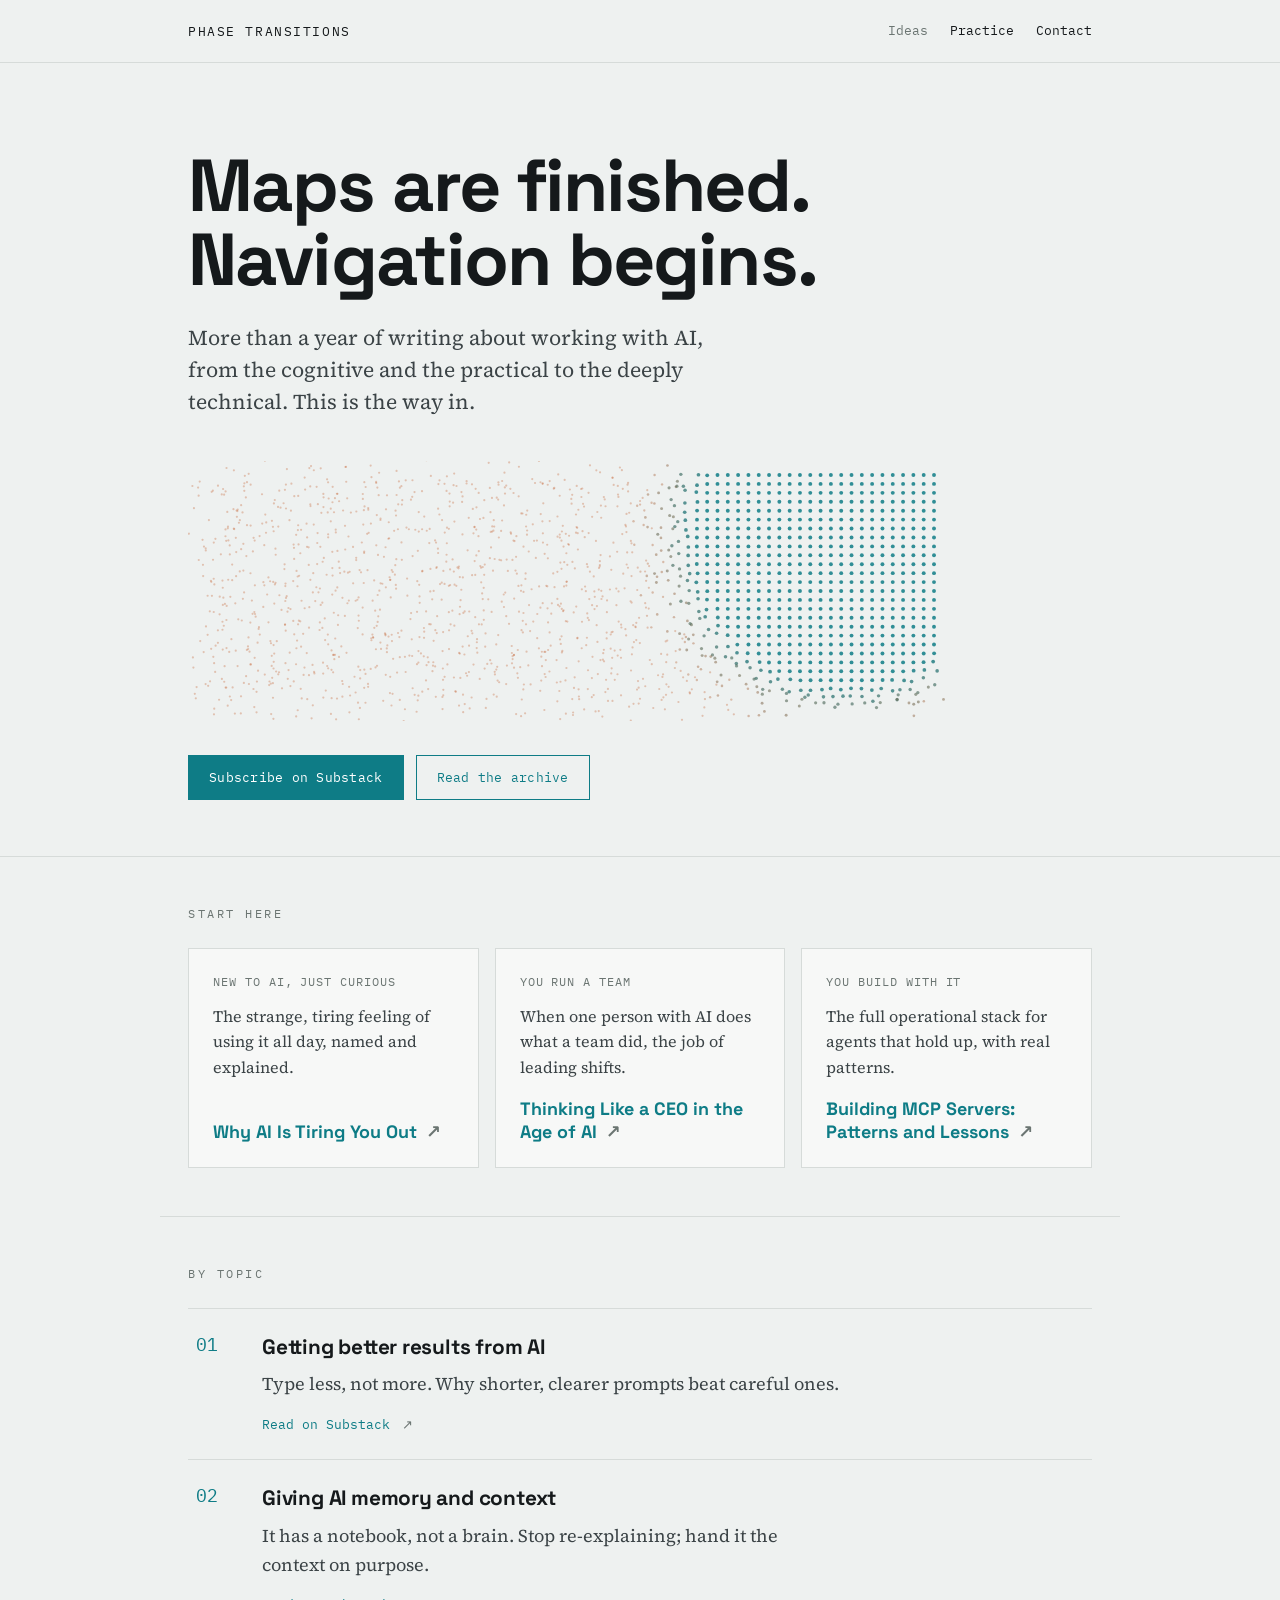
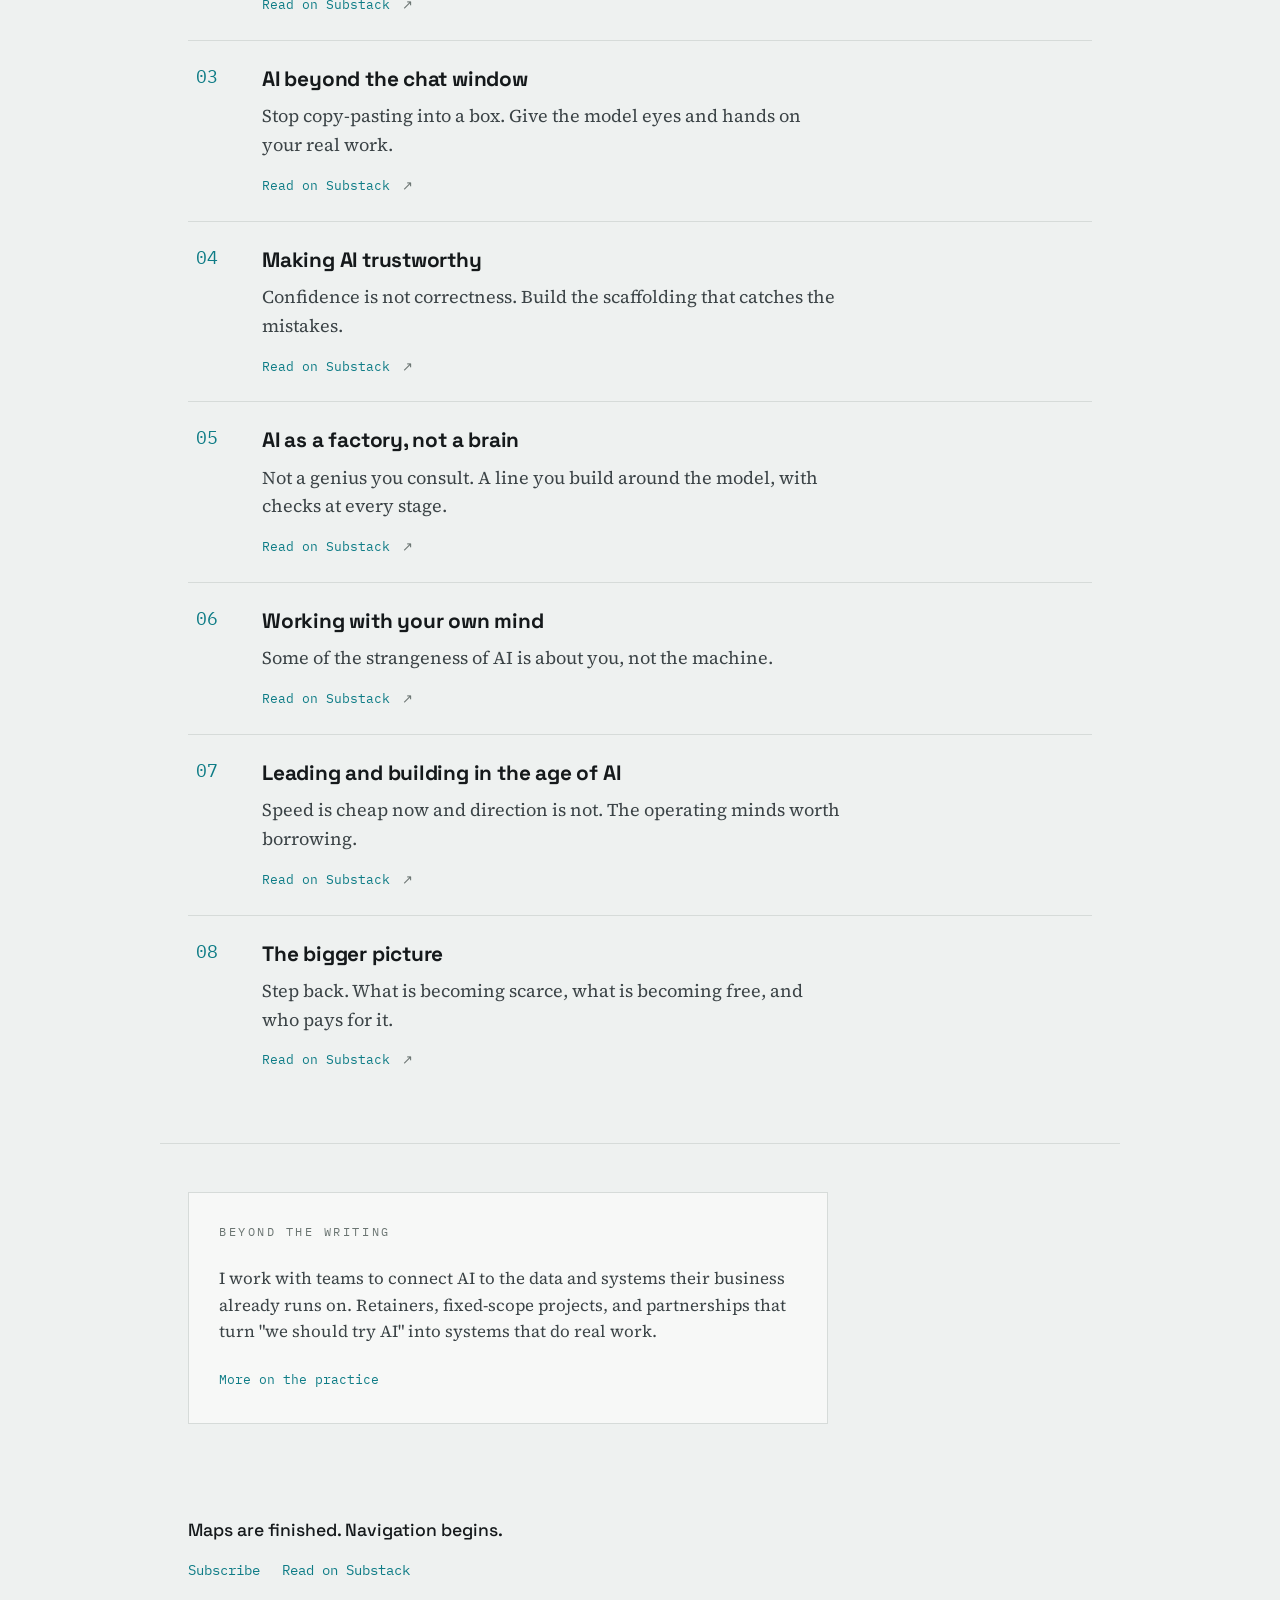
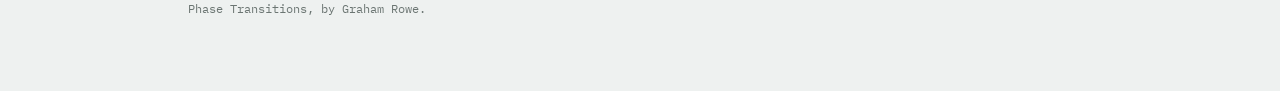
==== docs/index.html @ a9b7e8d0 "Cut the ideas page down to what earns its place The page sliced the same ~10 posts four ways, which " ====
<!doctype html>
<html lang="en">
<head>
  <meta charset="utf-8" />
  <meta name="viewport" content="width=device-width, initial-scale=1" />
  <title>Phase Transitions · ideas</title>
  <meta name="description" content="Maps are finished. Navigation begins. More than a year of writing about working with AI, from the cognitive and the practical to the deeply technical. A way into the Phase Transitions Substack." />
  <link rel="icon" href="./favicon.svg" type="image/svg+xml" />
  <link rel="preload" href="./fonts/space-grotesk-700.woff2" as="font" type="font/woff2" crossorigin />
  <link rel="stylesheet" href="./styles.css" />
</head>
<body>
  <header class="nav">
    <div class="wrap">
      <a class="brand" href="https://phasetransitions.ai">Phase Transitions</a>
      <nav class="nav-links">
        <a class="active" aria-current="page" href="https://ideas.phasetransitions.ai">Ideas</a>
        <a href="https://phasetransitions.ai">Practice</a>
        <a href="https://phasetransitions.ai#contact">Contact</a>
      </nav>
    </div>
  </header>
  <header id="hero" class="hero">
    <div class="wrap">
      <h1 class="tagline">Maps are finished.<br />Navigation begins.</h1>
      <p class="lede">More than a year of writing about working with AI, from the cognitive and the practical to the deeply technical. This is the way in.</p>
      <figure class="signature">
        <canvas id="phase" role="img" aria-label="A lattice of points melting into disorder and crystallising back to order: a phase transition."></canvas>
        <noscript><img src="./dotfield.svg" alt="A field of points resolving from scattered to ordered: a phase transition." /></noscript>
      </figure>
      <div class="cta-row">
        <a id="subscribe" class="cta out" href="https://phasetransitionsai.substack.com/subscribe">Subscribe on Substack</a>
        <a class="cta ghost out" href="https://phasetransitionsai.substack.com">Read the archive</a>
      </div>
    </div>
  </header>

  <main>
    <section id="start-here" class="start wrap">
      <p class="label">Start here</p>
      <div class="cards">
        <a class="card out" href="https://phasetransitionsai.substack.com/p/why-ai-is-tiring-you-out">
          <span class="card-who">New to AI, just curious</span>
          <span class="card-gloss">The strange, tiring feeling of using it all day, named and explained.</span>
          <span class="card-piece">Why AI Is Tiring You Out <span class="go">&#8599;&#xFE0E;</span></span>
        </a>
        <a class="card out" href="https://phasetransitionsai.substack.com/p/thinking-like-a-ceo-in-the-age-of">
          <span class="card-who">You run a team</span>
          <span class="card-gloss">When one person with AI does what a team did, the job of leading shifts.</span>
          <span class="card-piece">Thinking Like a CEO in the Age of AI <span class="go">&#8599;&#xFE0E;</span></span>
        </a>
        <a class="card out" href="https://phasetransitionsai.substack.com/p/building-mcp-servers-patterns-and">
          <span class="card-who">You build with it</span>
          <span class="card-gloss">The full operational stack for agents that hold up, with real patterns.</span>
          <span class="card-piece">Building MCP Servers: Patterns and Lessons <span class="go">&#8599;&#xFE0E;</span></span>
        </a>
      </div>
    </section>

    <section id="topics" class="topics wrap">
      <p class="label">By topic</p>
      <ol class="topic-list">
        <li><a class="topic out" href="https://phasetransitionsai.substack.com/p/shorter-prompts-for-better-results"><span class="num">01</span><div class="topic-body"><h3>Getting better results from AI</h3><p>Type less, not more. Why shorter, clearer prompts beat careful ones.</p><span class="topic-go">Read on Substack <span class="go">&#8599;&#xFE0E;</span></span></div></a></li>
        <li><a class="topic out" href="https://phasetransitionsai.substack.com/p/your-ai-has-a-notebook-it-needs-a"><span class="num">02</span><div class="topic-body"><h3>Giving AI memory and context</h3><p>It has a notebook, not a brain. Stop re-explaining; hand it the context on purpose.</p><span class="topic-go">Read on Substack <span class="go">&#8599;&#xFE0E;</span></span></div></a></li>
        <li><a class="topic out" href="https://phasetransitionsai.substack.com/p/giving-ai-eyes-and-hands"><span class="num">03</span><div class="topic-body"><h3>AI beyond the chat window</h3><p>Stop copy-pasting into a box. Give the model eyes and hands on your real work.</p><span class="topic-go">Read on Substack <span class="go">&#8599;&#xFE0E;</span></span></div></a></li>
        <li><a class="topic out" href="https://phasetransitionsai.substack.com/p/holding-ai-accountable"><span class="num">04</span><div class="topic-body"><h3>Making AI trustworthy</h3><p>Confidence is not correctness. Build the scaffolding that catches the mistakes.</p><span class="topic-go">Read on Substack <span class="go">&#8599;&#xFE0E;</span></span></div></a></li>
        <li><a class="topic out" href="https://phasetransitionsai.substack.com/p/ai-as-a-factory-not-a-brain"><span class="num">05</span><div class="topic-body"><h3>AI as a factory, not a brain</h3><p>Not a genius you consult. A line you build around the model, with checks at every stage.</p><span class="topic-go">Read on Substack <span class="go">&#8599;&#xFE0E;</span></span></div></a></li>
        <li><a class="topic out" href="https://phasetransitionsai.substack.com/p/your-mind-has-parts-alignment-is"><span class="num">06</span><div class="topic-body"><h3>Working with your own mind</h3><p>Some of the strangeness of AI is about you, not the machine.</p><span class="topic-go">Read on Substack <span class="go">&#8599;&#xFE0E;</span></span></div></a></li>
        <li><a class="topic out" href="https://phasetransitionsai.substack.com/p/thinking-like-a-ceo-in-the-age-of"><span class="num">07</span><div class="topic-body"><h3>Leading and building in the age of AI</h3><p>Speed is cheap now and direction is not. The operating minds worth borrowing.</p><span class="topic-go">Read on Substack <span class="go">&#8599;&#xFE0E;</span></span></div></a></li>
        <li><a class="topic out" href="https://phasetransitionsai.substack.com/p/the-enclosure-of-the-commons"><span class="num">08</span><div class="topic-body"><h3>The bigger picture</h3><p>Step back. What is becoming scarce, what is becoming free, and who pays for it.</p><span class="topic-go">Read on Substack <span class="go">&#8599;&#xFE0E;</span></span></div></a></li>
      </ol>
    </section>

    <section id="practice" class="practice wrap">
      <div class="practice-panel">
        <p class="label">Beyond the writing</p>
        <p class="practice-body">I work with teams to connect AI to the data and systems their business already runs on. Retainers, fixed-scope projects, and partnerships that turn "we should try AI" into systems that do real work.</p>
        <a class="out practice-link" href="https://phasetransitions.ai">More on the practice</a>
      </div>
    </section>
  </main>

  <footer class="wrap">
    <p class="foot-tag">Maps are finished. Navigation begins.</p>
    <p class="foot-links">
      <a class="out" href="https://phasetransitionsai.substack.com/subscribe">Subscribe</a>
      <a class="out" href="https://phasetransitionsai.substack.com">Read on Substack</a>
    </p>
    <p class="foot-meta">Phase Transitions, by Graham Rowe.</p>
  </footer>
  <script src="./phase.js" defer></script>
</body>
</html>
---- docs/styles.css ----
/* ideas.phasetransitions.ai — quiet scientific / emergence.
   Order from noise. Light lab paper, one cool accent, three type registers:
   Space Grotesk (headings), IBM Plex Mono (labels/coordinates), Source Serif 4 (prose). */

@font-face { font-family: "Space Grotesk"; src: url("./fonts/space-grotesk-500.woff2") format("woff2"); font-weight: 500; font-display: swap; }
@font-face { font-family: "Space Grotesk"; src: url("./fonts/space-grotesk-700.woff2") format("woff2"); font-weight: 700; font-display: swap; }
@font-face { font-family: "IBM Plex Mono"; src: url("./fonts/ibm-plex-mono-400.woff2") format("woff2"); font-weight: 400; font-display: swap; }
@font-face { font-family: "Source Serif 4"; src: url("./fonts/source-serif-4-400.woff2") format("woff2"); font-weight: 400; font-style: normal; font-display: swap; }
@font-face { font-family: "Source Serif 4"; src: url("./fonts/source-serif-4-400-italic.woff2") format("woff2"); font-weight: 400; font-style: italic; font-display: swap; }
@font-face { font-family: "Source Serif 4"; src: url("./fonts/source-serif-4-600.woff2") format("woff2"); font-weight: 600; font-style: normal; font-display: swap; }

:root {
  --paper: #eef1f0;
  --card: #f7f8f7;
  --ink: #15191b;
  --ink-soft: #3b4346;
  --phase: #0e7c86;
  --phase-deep: #0a5c64;
  --hover: #e7ebea;
  --muted: #6b7572;
  --rule: #d6dbd9;
  --grotesk: "Space Grotesk", system-ui, sans-serif;
  --mono: "IBM Plex Mono", ui-monospace, Menlo, monospace;
  --serif: "Source Serif 4", Georgia, serif;
}

* { box-sizing: border-box; }
html { -webkit-text-size-adjust: 100%; scroll-behavior: smooth; }
body {
  margin: 0;
  background: var(--paper);
  color: var(--ink);
  font-family: var(--serif);
  font-size: 18px;
  line-height: 1.6;
  -webkit-font-smoothing: antialiased;
}

.wrap { max-width: 960px; margin: 0 auto; padding: 0 28px; }

/* shared header nav */
.nav { border-bottom: 1px solid var(--rule); }
.nav .wrap { display: flex; align-items: center; justify-content: space-between; padding-top: 20px; padding-bottom: 20px; gap: 16px; flex-wrap: wrap; }
.brand { font-family: var(--mono); font-size: 0.82rem; letter-spacing: 0.12em; text-transform: uppercase; color: var(--ink); transition: color 0.15s; }
.brand:hover { color: var(--phase-deep); }
.nav-links { display: flex; gap: 22px; }
.nav-links a { font-family: var(--mono); font-size: 0.82rem; color: var(--ink); border-bottom: 1px solid transparent; transition: border-color 0.15s, color 0.15s; }
.nav-links a:hover { color: var(--phase-deep); border-color: var(--phase); }
.nav-links a.active { color: var(--muted); }
.nav-links a.active:hover { color: var(--muted); border-color: transparent; }

/* labels / eyebrows */
.label {
  font-family: var(--mono);
  font-size: 0.72rem;
  letter-spacing: 0.22em;
  text-transform: uppercase;
  color: var(--muted);
  margin: 0 0 18px;
}
.num { font-family: var(--mono); color: var(--phase); }

a { color: var(--phase); text-decoration: none; }
:focus-visible { outline: 2px solid var(--phase); outline-offset: 3px; }

/* One selection model: every selectable item is a whole-block link that highlights on hover. */
a.card, a.topic { color: var(--ink); transition: background 0.15s, border-color 0.15s; }
a.topic:hover { background: var(--hover); }
a.card:hover { background: var(--hover); border-color: var(--muted); }
.go { color: var(--muted); transition: color 0.15s; padding-left: 4px; }
a.card:hover .go, a.topic:hover .go { color: var(--phase-deep); }

/* Inline / standalone text links (reading, not selecting). */
.practice-link, .foot-links a { border-bottom: 1px solid transparent; transition: border-color 0.15s, color 0.15s; }
.practice-link:hover, .foot-links a:hover { border-color: var(--phase); color: var(--phase-deep); }

/* ---- hero ---- */
.hero { padding: 86px 0 56px; border-bottom: 1px solid var(--rule); }
.hero .eyebrow {
  font-family: var(--mono); font-size: 0.78rem; letter-spacing: 0.24em;
  text-transform: uppercase; color: var(--muted); margin: 0 0 26px;
}
.hero .eyebrow .dot { color: var(--phase); padding: 0 4px; }
.tagline {
  font-family: var(--grotesk); font-weight: 700;
  font-size: clamp(2.5rem, 7vw, 4.6rem); line-height: 1.0; letter-spacing: -0.025em;
  margin: 0; color: var(--ink);
}
.lede { font-size: clamp(1.1rem, 2vw, 1.32rem); line-height: 1.5; color: var(--ink-soft); max-width: 50ch; margin: 26px 0 0; }
.signature { margin: 44px 0 8px; }
.signature canvas, .signature img { display: block; width: 100%; max-width: 760px; height: auto; aspect-ratio: 760 / 260; }
/* On a phone held upright the wide band crushes the lattice; give the canvas a taller
   shape so the re-tiled 36×54 field (see phase.js) breathes. Portrait phones only;
   landscape and tablet/laptop keep the wide band. */
@media (orientation: portrait) and (max-width: 600px) {
  .signature canvas { aspect-ratio: 3 / 4; }
}
.cta-row { display: flex; flex-wrap: wrap; gap: 12px; margin-top: 34px; }
.cta {
  font-family: var(--mono); font-size: 0.82rem; letter-spacing: 0.02em;
  padding: 11px 20px; background: var(--phase); color: #fff; border: 1px solid var(--phase);
  border-bottom-color: var(--phase);
}
.cta:hover { background: var(--phase-deep); border-color: var(--phase-deep); color: #fff; }
.cta.ghost { background: transparent; color: var(--phase); }
.cta.ghost:hover { background: transparent; color: var(--phase-deep); border-color: var(--phase-deep); }

/* ---- section rhythm ---- */
/* Sections also carry .wrap (padding: 0 28px), which outranks `main section` on
   specificity. Set vertical padding with `main section.wrap` so it actually applies. */
main section { border-bottom: 1px solid var(--rule); }
main section.wrap { padding-top: 48px; padding-bottom: 48px; }
.label { margin-bottom: 24px; }

/* start here cards */
.cards { display: grid; grid-template-columns: repeat(3, 1fr); gap: 16px; }
a.card { background: var(--card); border: 1px solid var(--rule); padding: 24px; display: flex; flex-direction: column; }
.card-who { display: block; font-family: var(--mono); font-size: 0.74rem; letter-spacing: 0.08em; text-transform: uppercase; color: var(--muted); margin: 0 0 12px; }
.card-gloss { display: block; font-size: 1.0rem; color: var(--ink-soft); margin: 0 0 18px; flex: 1; }
.card-piece { display: block; font-family: var(--grotesk); font-weight: 700; font-size: 1.12rem; line-height: 1.25; color: var(--phase); }
a.card:hover .card-piece { color: var(--phase-deep); }

/* topics */
.topic-list { list-style: none; padding: 0; margin: 0; }
.topic-list li { border-top: 1px solid var(--rule); }
a.topic { display: grid; grid-template-columns: 48px 1fr; gap: 18px; padding: 22px 8px; }
.topic-body h3 { font-family: var(--grotesk); font-weight: 700; font-size: 1.3rem; letter-spacing: -0.01em; margin: 0 0 6px; }
.topic-body p { margin: 0 0 10px; color: var(--ink-soft); max-width: 58ch; }
.topic-go { font-family: var(--mono); font-size: 0.82rem; color: var(--phase); }
a.topic:hover .topic-go { color: var(--phase-deep); }

/* practice (secondary) */
#practice { border-bottom: none; }
.practice-panel { background: var(--card); border: 1px solid var(--rule); padding: 30px; max-width: 640px; }
.practice-body { font-size: 1.05rem; color: var(--ink-soft); margin: 0 0 18px; }
.practice-link { font-family: var(--mono); font-size: 0.82rem; }

/* footer */
footer.wrap { padding-top: 44px; padding-bottom: 72px; }
.foot-tag { font-family: var(--grotesk); font-weight: 500; font-size: 1.1rem; margin: 0 0 16px; }
.foot-links { display: flex; gap: 22px; margin: 0 0 16px; }
.foot-links a { font-family: var(--mono); font-size: 0.85rem; }
.foot-meta { font-family: var(--mono); font-size: 0.78rem; color: var(--muted); margin: 0; }

/* ---- responsive ---- */
@media (max-width: 720px) {
  .cards { grid-template-columns: 1fr; }
}
@media (prefers-reduced-motion: reduce) { html { scroll-behavior: auto; } }
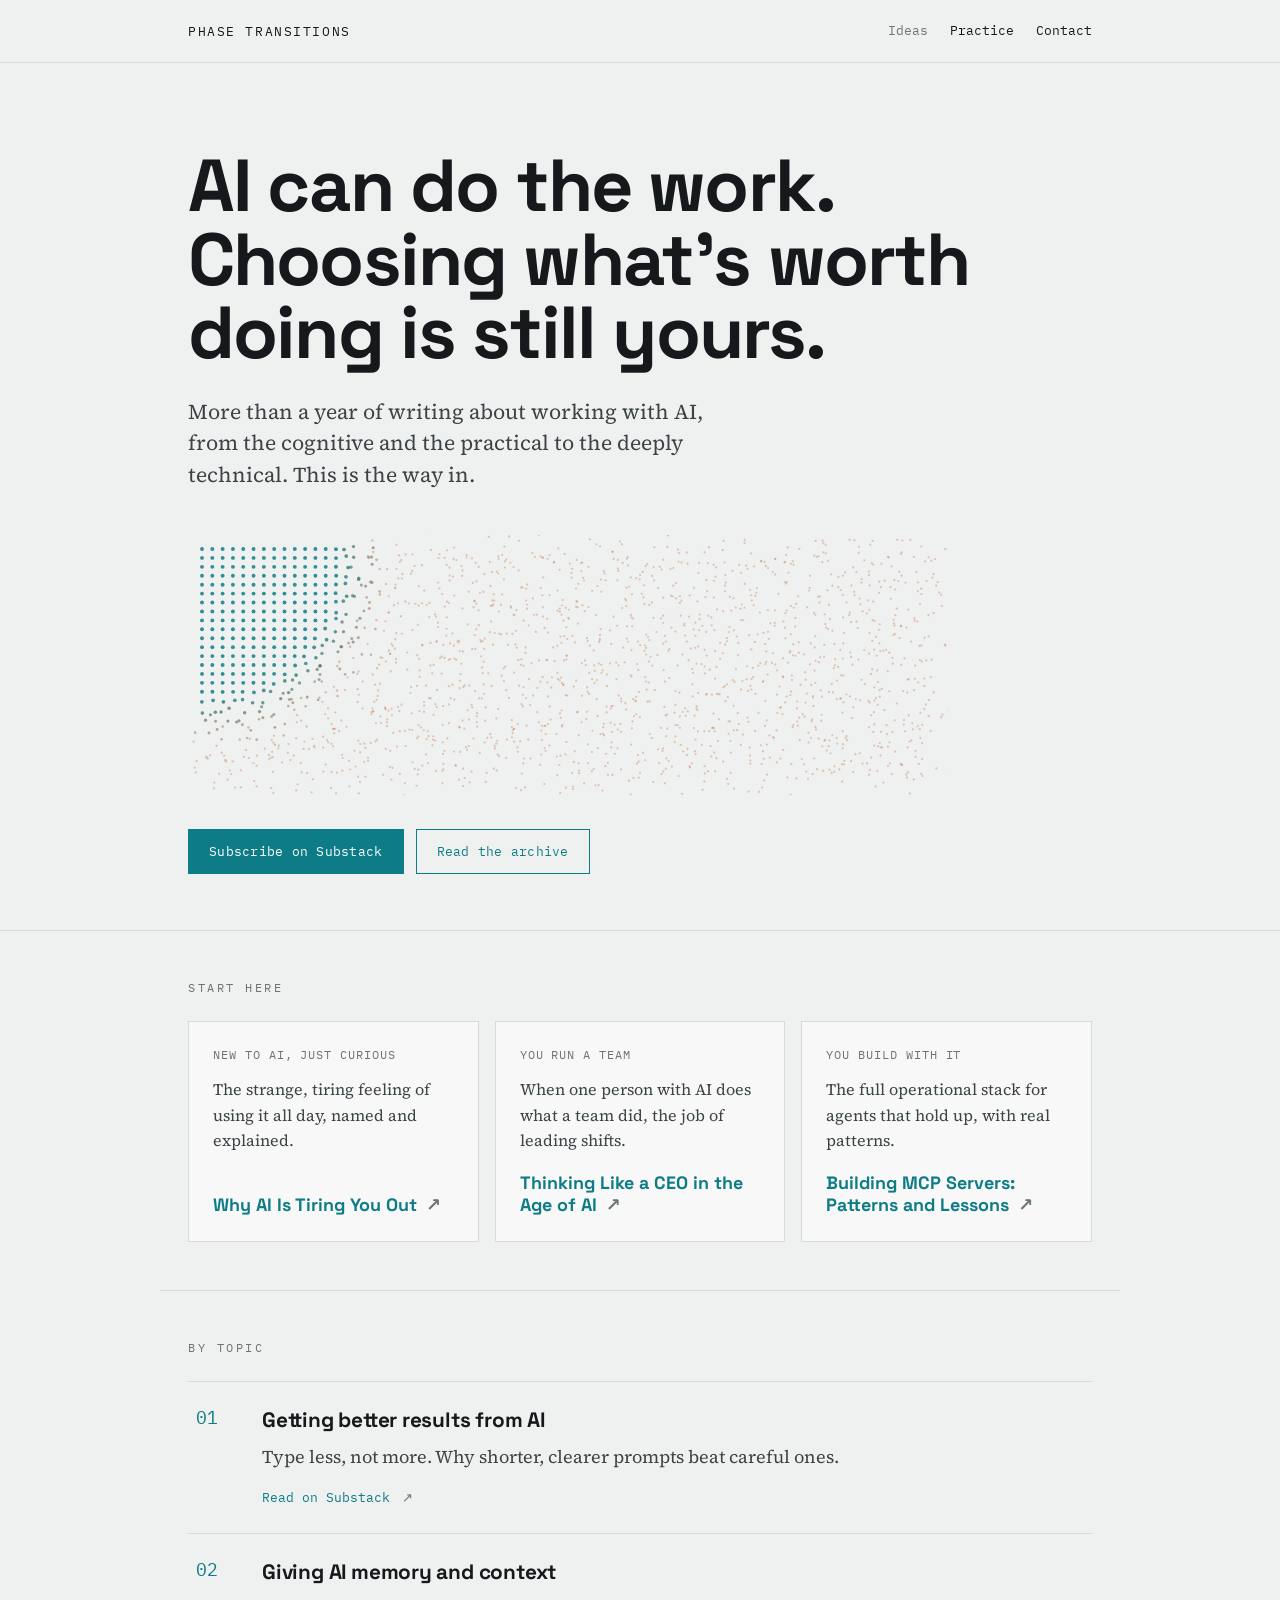
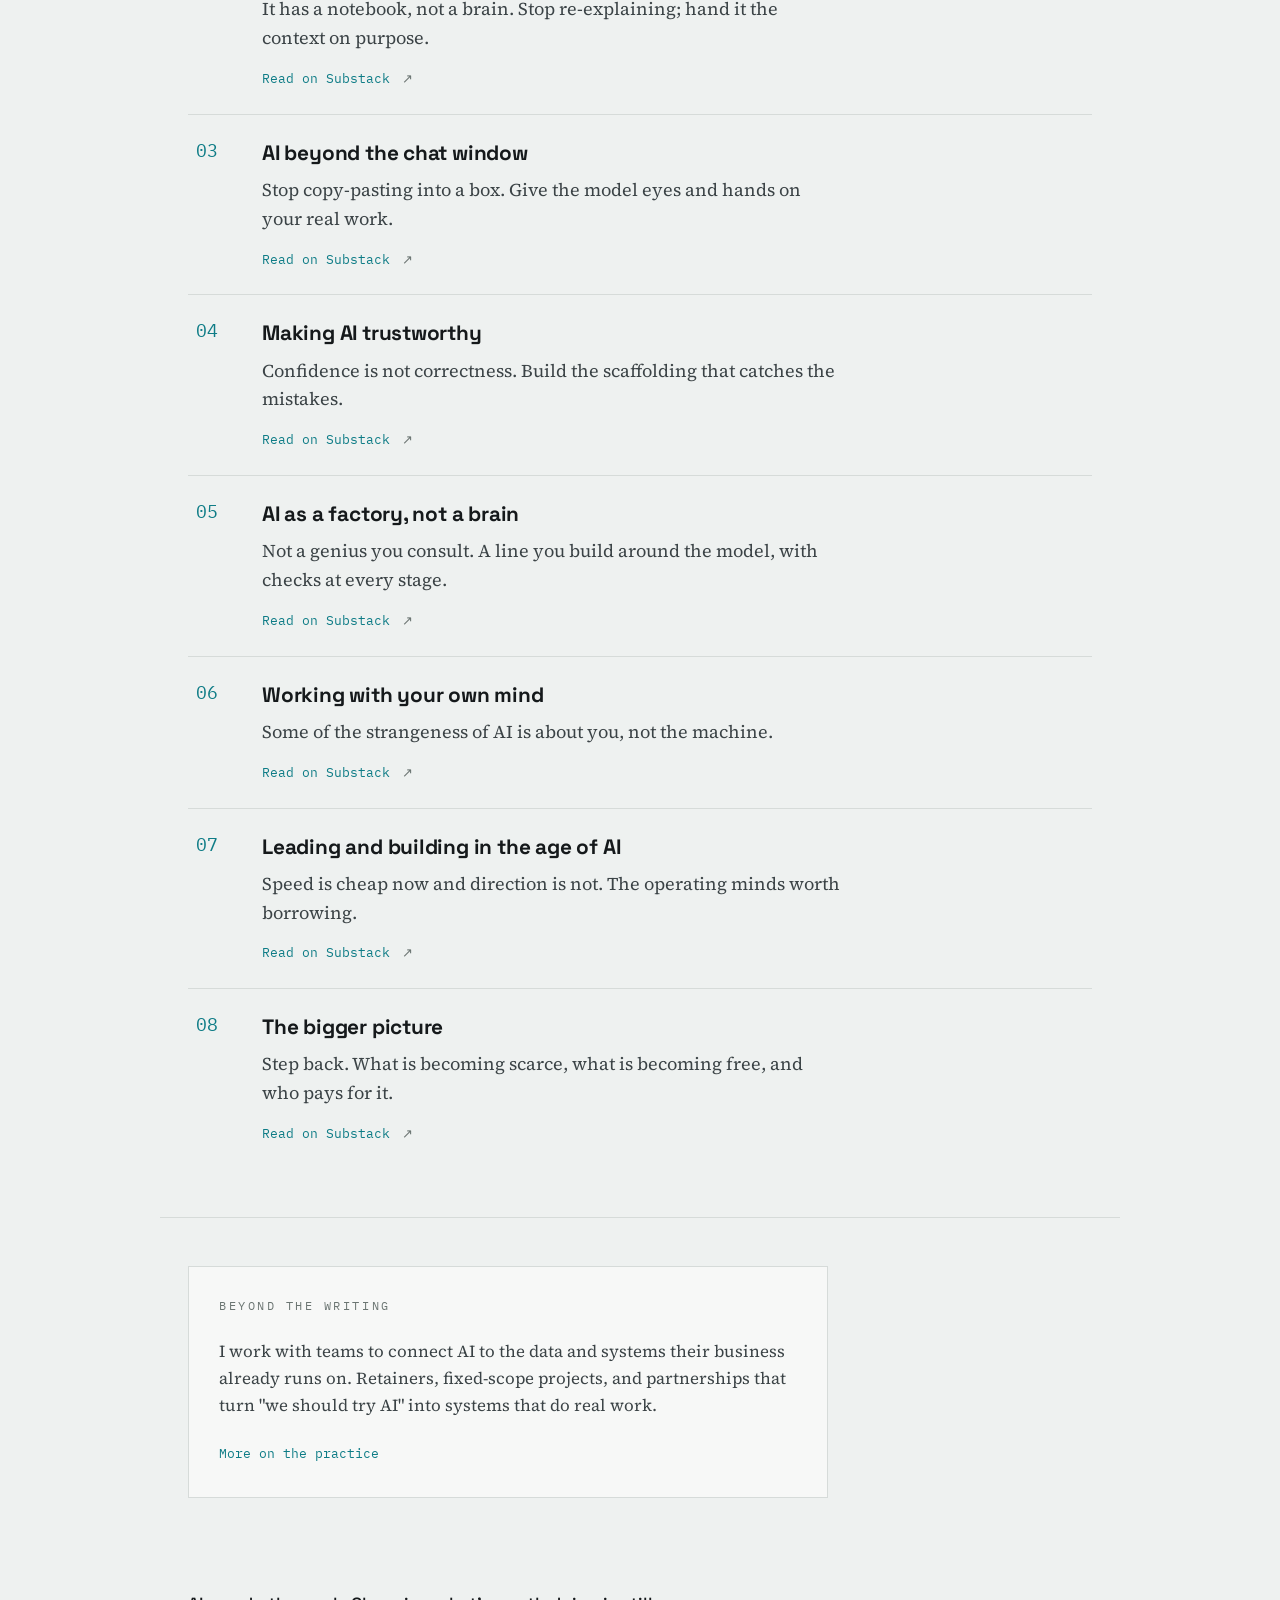
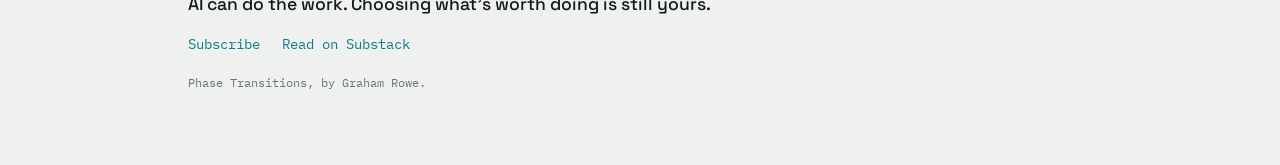
==== commit 9f9fc51a: "Replace the hero slogan with the thesis stated plainly The infra's contested rule flagged 'Maps are " ====
--- a/docs/index.html
+++ b/docs/index.html
@@ -4,7 +4,7 @@
   <meta charset="utf-8" />
   <meta name="viewport" content="width=device-width, initial-scale=1" />
   <title>Phase Transitions · ideas</title>
-  <meta name="description" content="Maps are finished. Navigation begins. More than a year of writing about working with AI, from the cognitive and the practical to the deeply technical. A way into the Phase Transitions Substack." />
+  <meta name="description" content="AI can do the work, but choosing what's worth doing is still yours. More than a year of writing about working with AI, from the cognitive and the practical to the deeply technical. A way into the Phase Transitions Substack." />
   <link rel="icon" href="./favicon.svg" type="image/svg+xml" />
   <link rel="preload" href="./fonts/space-grotesk-700.woff2" as="font" type="font/woff2" crossorigin />
   <link rel="stylesheet" href="./styles.css" />
@@ -22,7 +22,7 @@
   </header>
   <header id="hero" class="hero">
     <div class="wrap">
-      <h1 class="tagline">Maps are finished.<br />Navigation begins.</h1>
+      <h1 class="tagline">AI can do the work.<br />Choosing what's worth doing is still yours.</h1>
       <p class="lede">More than a year of writing about working with AI, from the cognitive and the practical to the deeply technical. This is the way in.</p>
       <figure class="signature">
         <canvas id="phase" role="img" aria-label="A lattice of points melting into disorder and crystallising back to order: a phase transition."></canvas>
@@ -81,7 +81,7 @@
   </main>
 
   <footer class="wrap">
-    <p class="foot-tag">Maps are finished. Navigation begins.</p>
+    <p class="foot-tag">AI can do the work. Choosing what's worth doing is still yours.</p>
     <p class="foot-links">
       <a class="out" href="https://phasetransitionsai.substack.com/subscribe">Subscribe</a>
       <a class="out" href="https://phasetransitionsai.substack.com">Read on Substack</a>
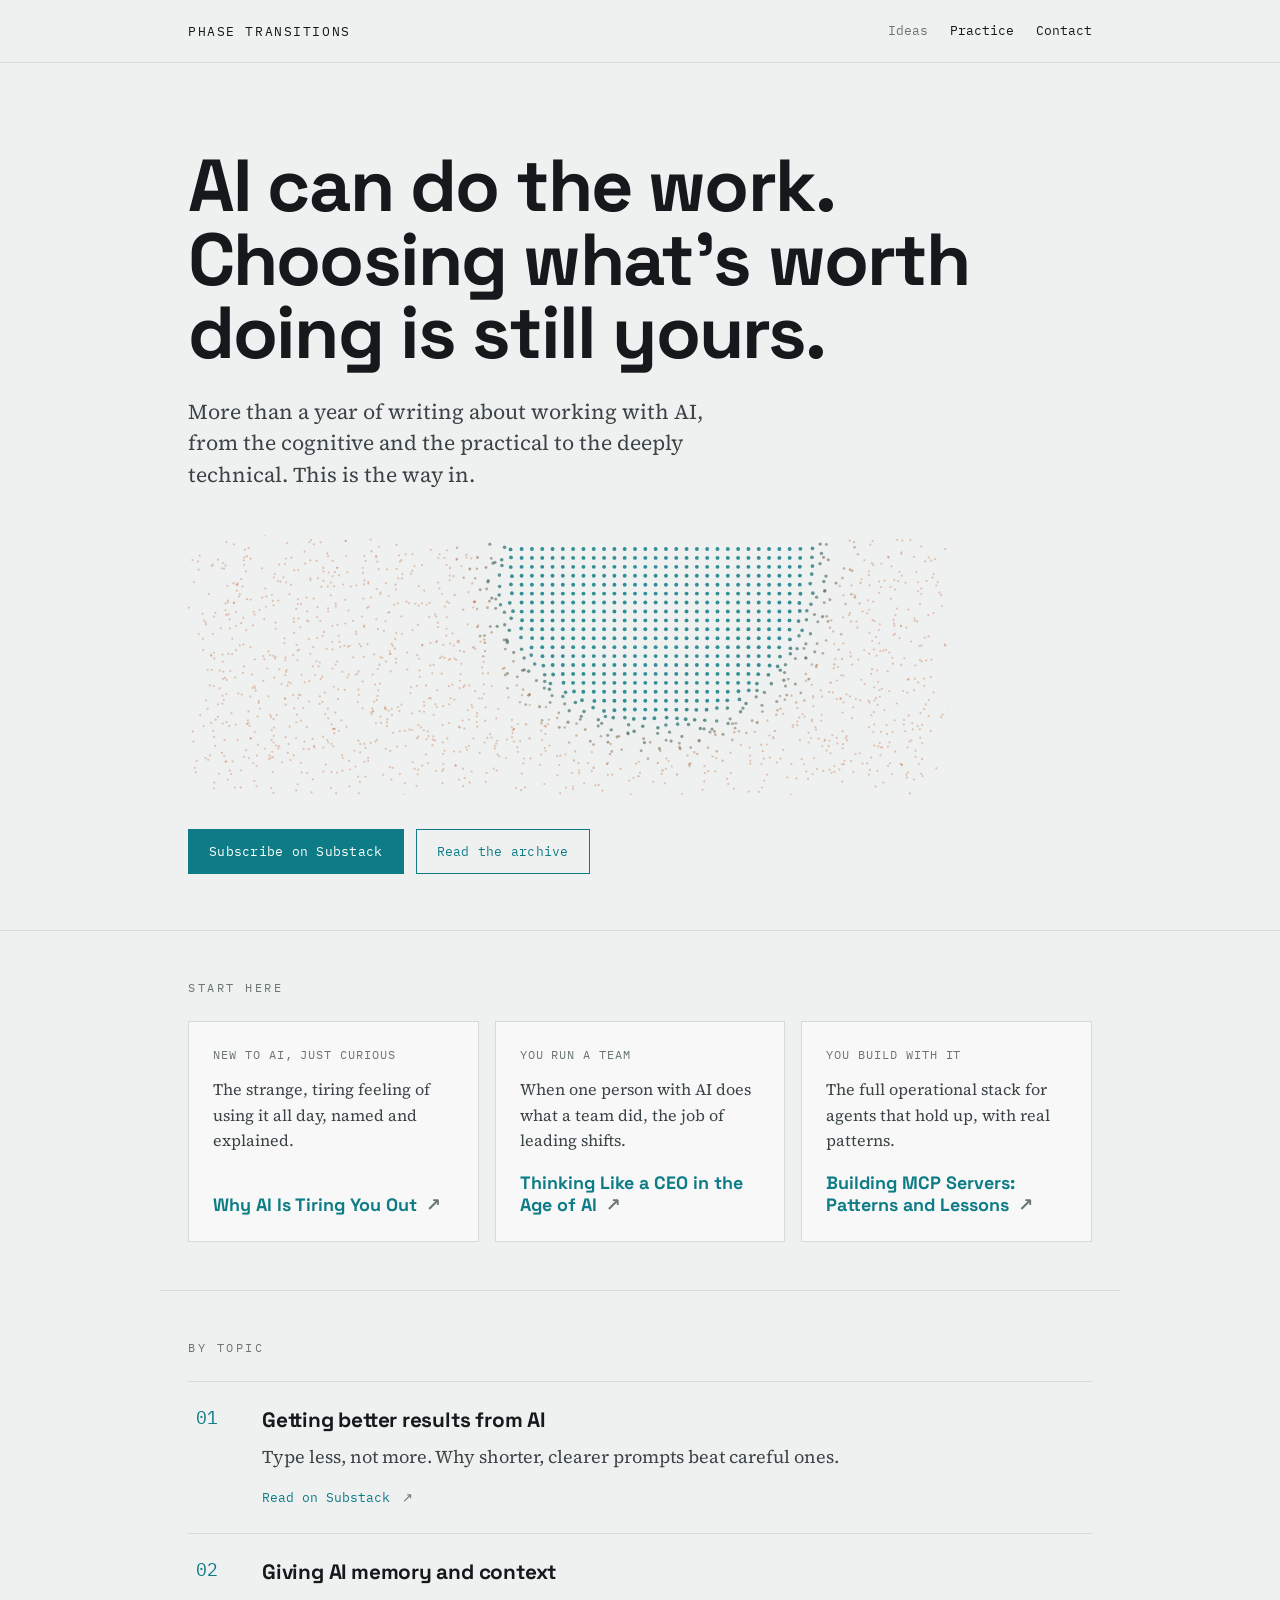
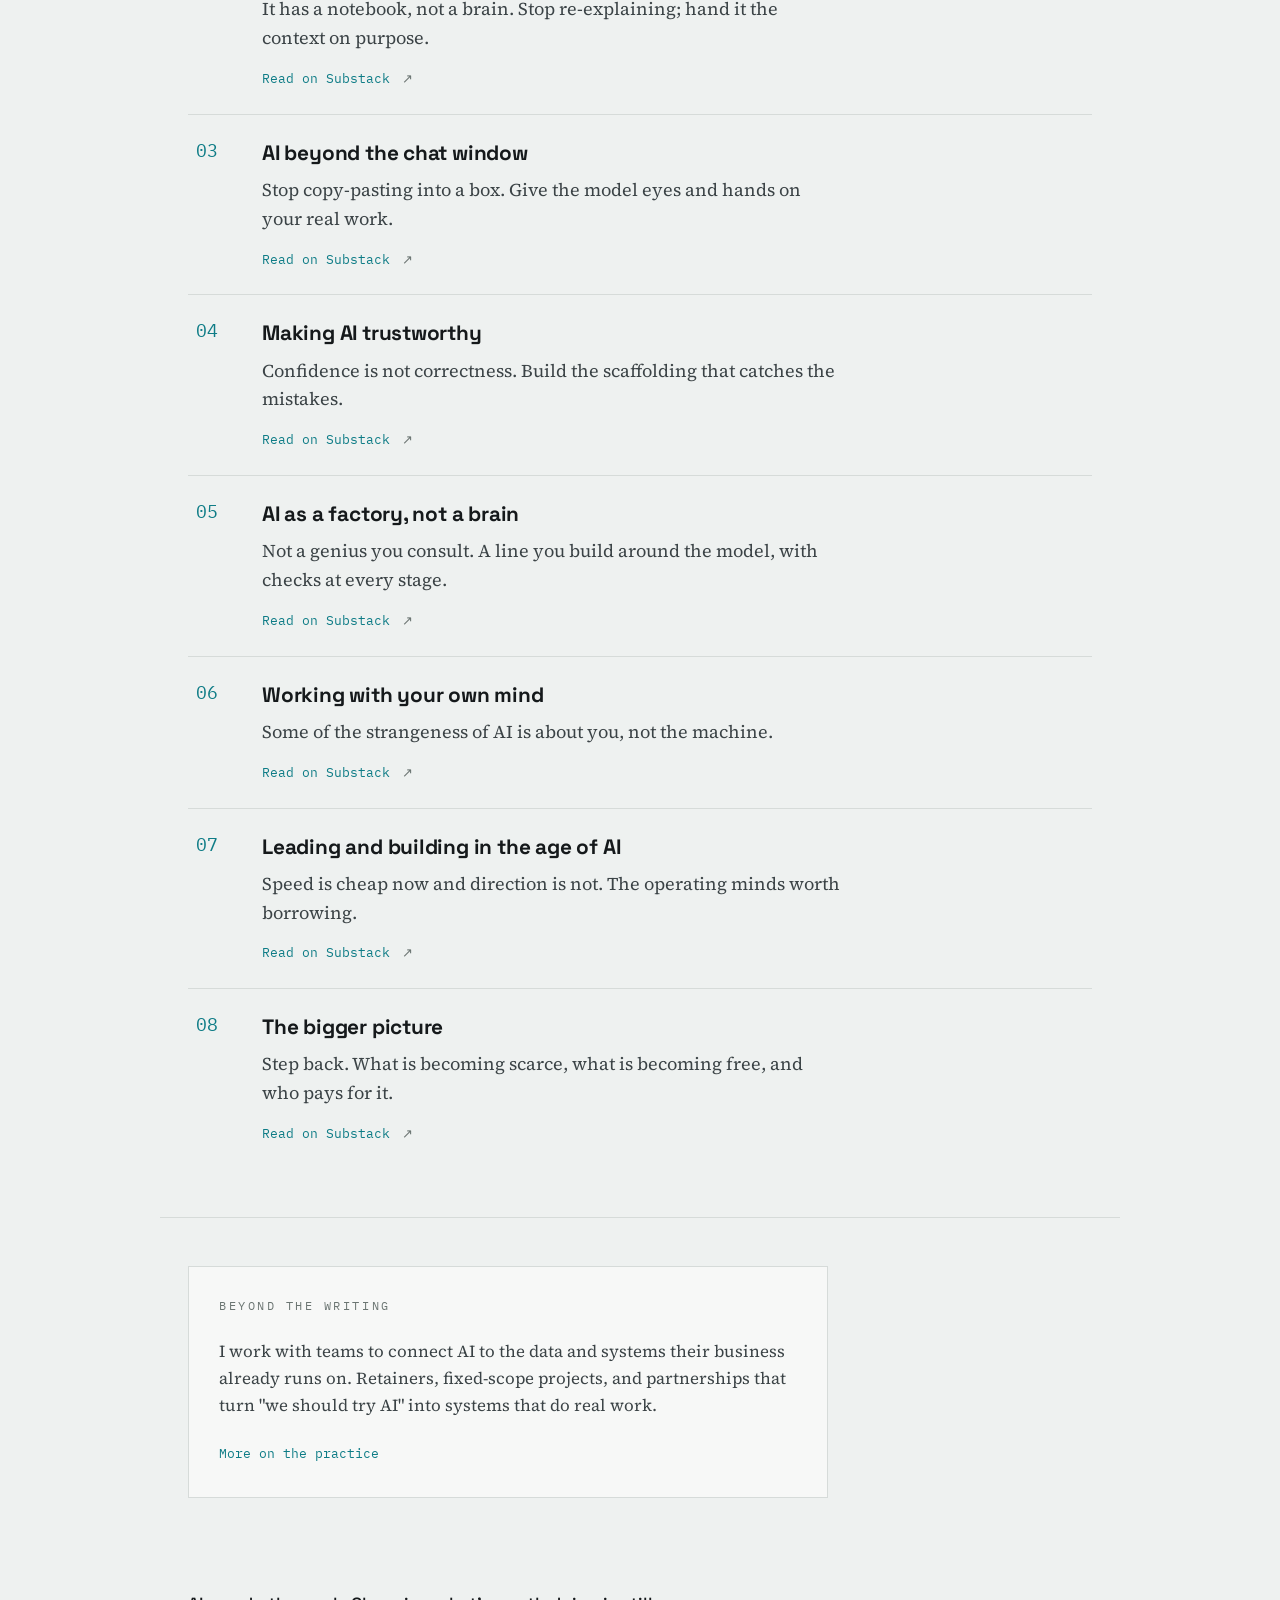
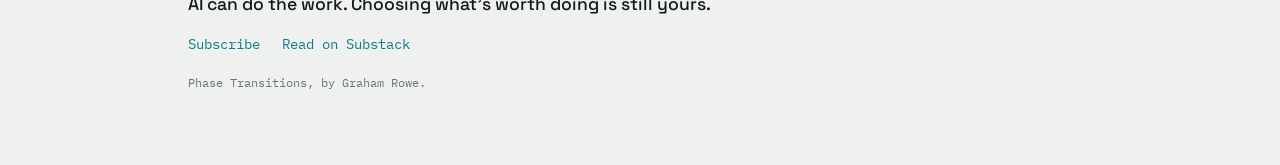
==== commit 52976504: "Add findability basics: robots, sitemap, OG/Twitter, 404, icons, JSON-LD The ideas site had the bone" ====
--- a/docs/index.html
+++ b/docs/index.html
@@ -5,9 +5,28 @@
   <meta name="viewport" content="width=device-width, initial-scale=1" />
   <title>Phase Transitions · ideas</title>
   <meta name="description" content="AI can do the work, but choosing what's worth doing is still yours. More than a year of writing about working with AI, from the cognitive and the practical to the deeply technical. A way into the Phase Transitions Substack." />
-  <link rel="icon" href="./favicon.svg" type="image/svg+xml" />
+  <link rel="canonical" href="https://ideas.phasetransitions.ai/" />
+  <meta name="robots" content="index,follow" />
+  <link rel="icon" href="/favicon.svg" type="image/svg+xml" />
+  <link rel="icon" type="image/png" sizes="32x32" href="/favicon-32.png" />
+  <link rel="apple-touch-icon" href="/apple-touch-icon.png" />
+  <meta property="og:type" content="website" />
+  <meta property="og:site_name" content="Phase Transitions" />
+  <meta property="og:title" content="Phase Transitions: Ideas" />
+  <meta property="og:description" content="More than a year of writing about working with AI, from the cognitive to the deeply technical. A way into the Phase Transitions Substack." />
+  <meta property="og:url" content="https://ideas.phasetransitions.ai/" />
+  <meta property="og:image" content="https://ideas.phasetransitions.ai/og.png" />
+  <meta property="og:image:width" content="1200" />
+  <meta property="og:image:height" content="630" />
+  <meta name="twitter:card" content="summary_large_image" />
+  <meta name="twitter:title" content="Phase Transitions: Ideas" />
+  <meta name="twitter:description" content="More than a year of writing about working with AI, from the cognitive to the deeply technical." />
+  <meta name="twitter:image" content="https://ideas.phasetransitions.ai/og.png" />
   <link rel="preload" href="./fonts/space-grotesk-700.woff2" as="font" type="font/woff2" crossorigin />
   <link rel="stylesheet" href="./styles.css" />
+  <script type="application/ld+json">
+  {"@context":"https://schema.org","@type":"WebSite","name":"Phase Transitions","alternateName":"Phase Transitions Ideas","url":"https://ideas.phasetransitions.ai/","author":{"@type":"Person","name":"Graham Rowe"},"description":"Writing about working with AI, from the cognitive and the practical to the deeply technical."}
+  </script>
 </head>
 <body>
   <header class="nav">
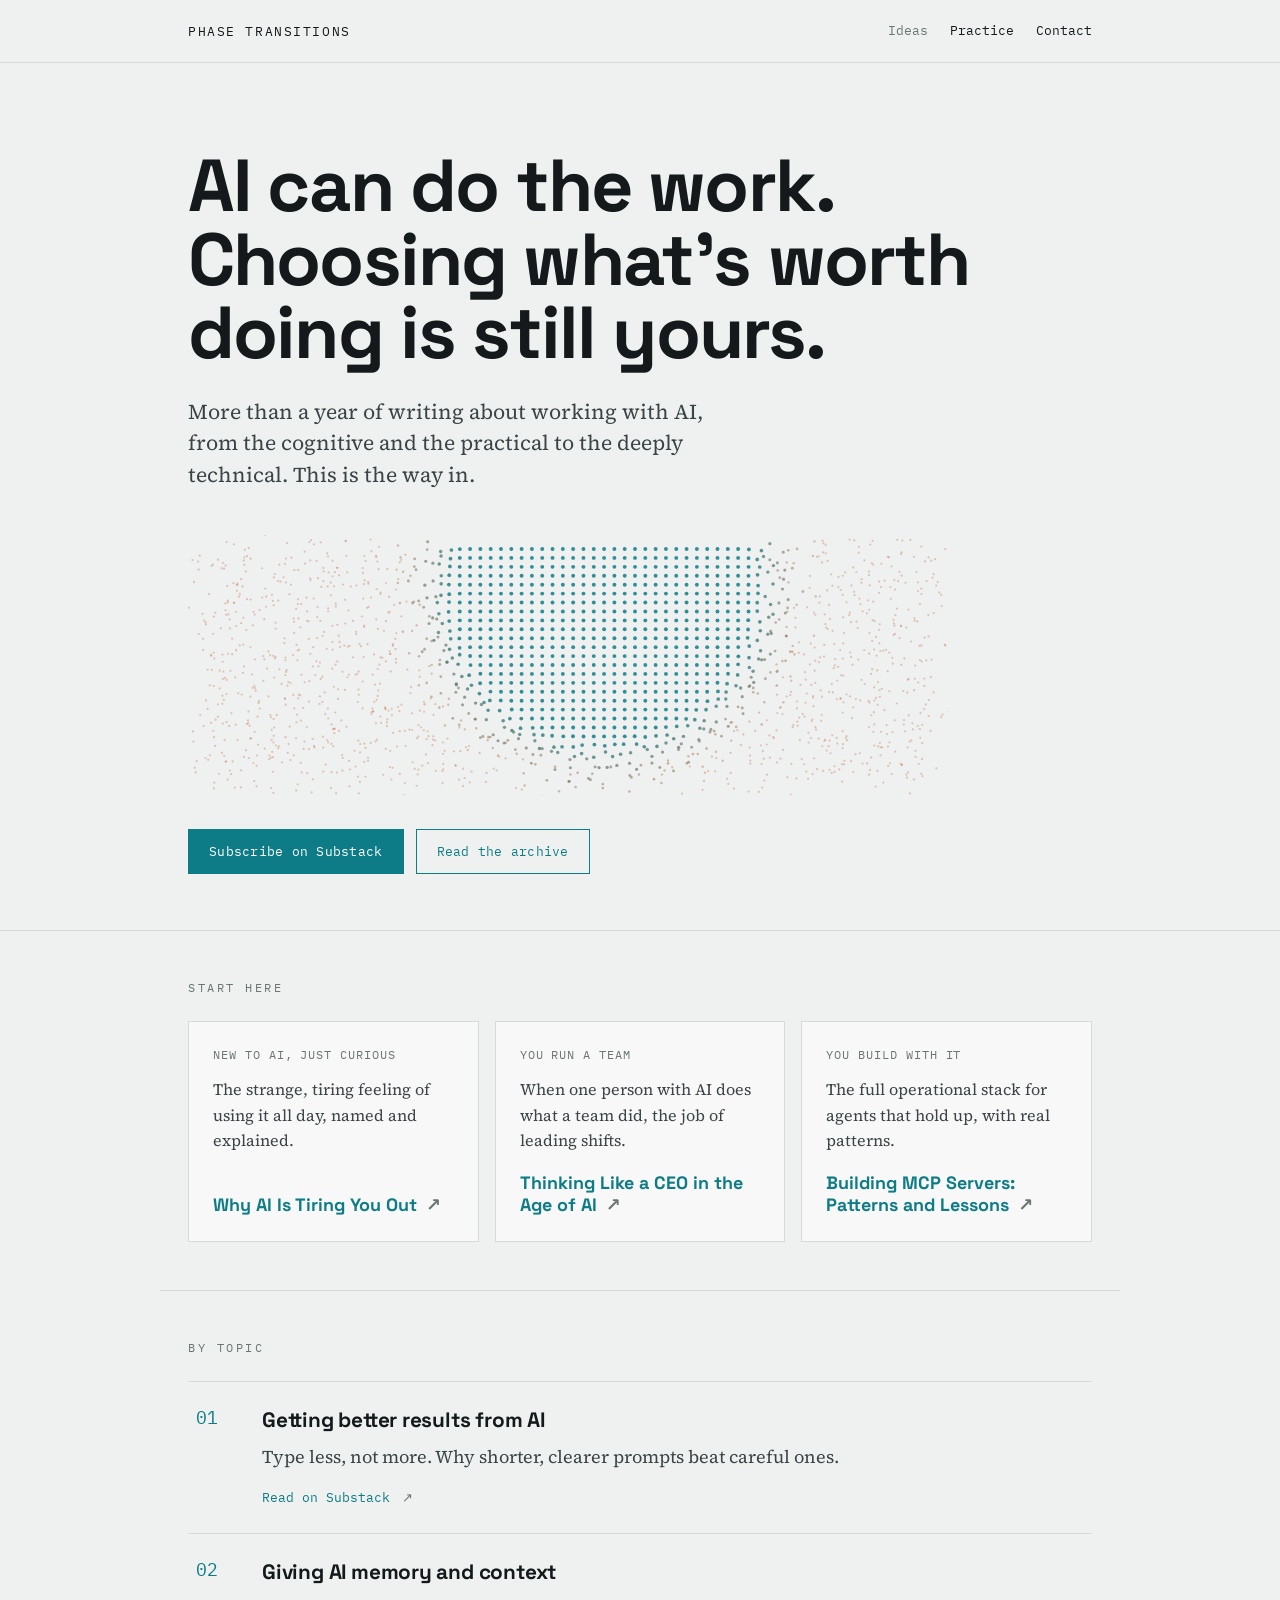
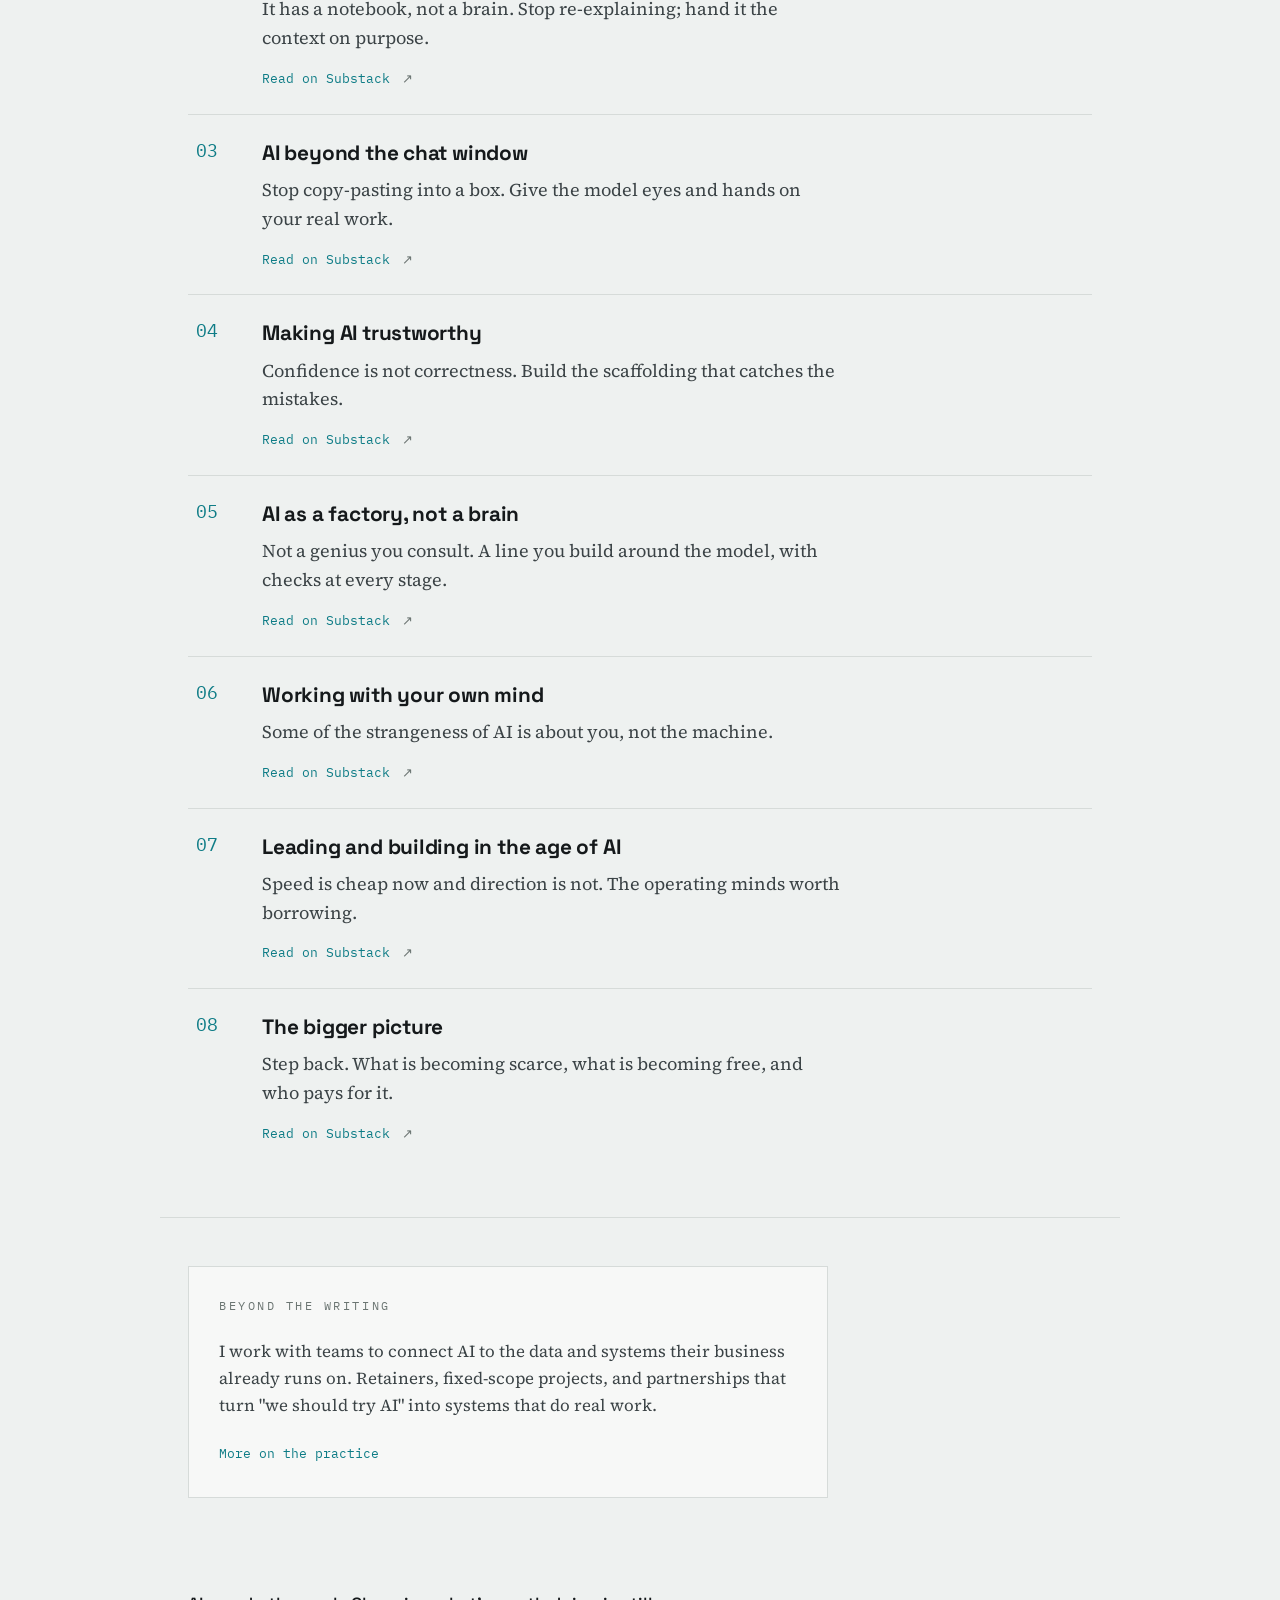
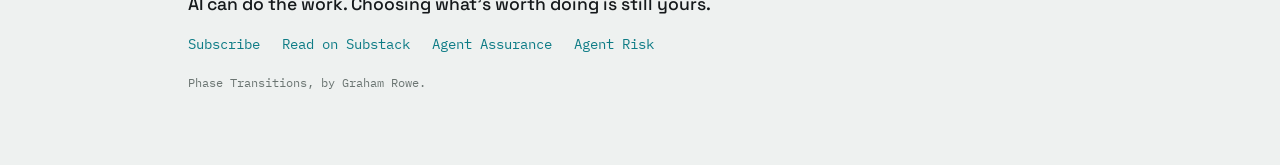
==== commit f534a604: "Add Agent Assurance and Agent Risk to footer links The book and the field guide are subsets of Ideas" ====
--- a/docs/index.html
+++ b/docs/index.html
@@ -104,6 +104,8 @@
     <p class="foot-links">
       <a class="out" href="https://phasetransitionsai.substack.com/subscribe">Subscribe</a>
       <a class="out" href="https://phasetransitionsai.substack.com">Read on Substack</a>
+      <a class="out" href="https://agentassurance.phasetransitions.ai">Agent Assurance</a>
+      <a class="out" href="https://agentrisk.phasetransitions.ai">Agent Risk</a>
     </p>
     <p class="foot-meta">Phase Transitions, by Graham Rowe.</p>
   </footer>
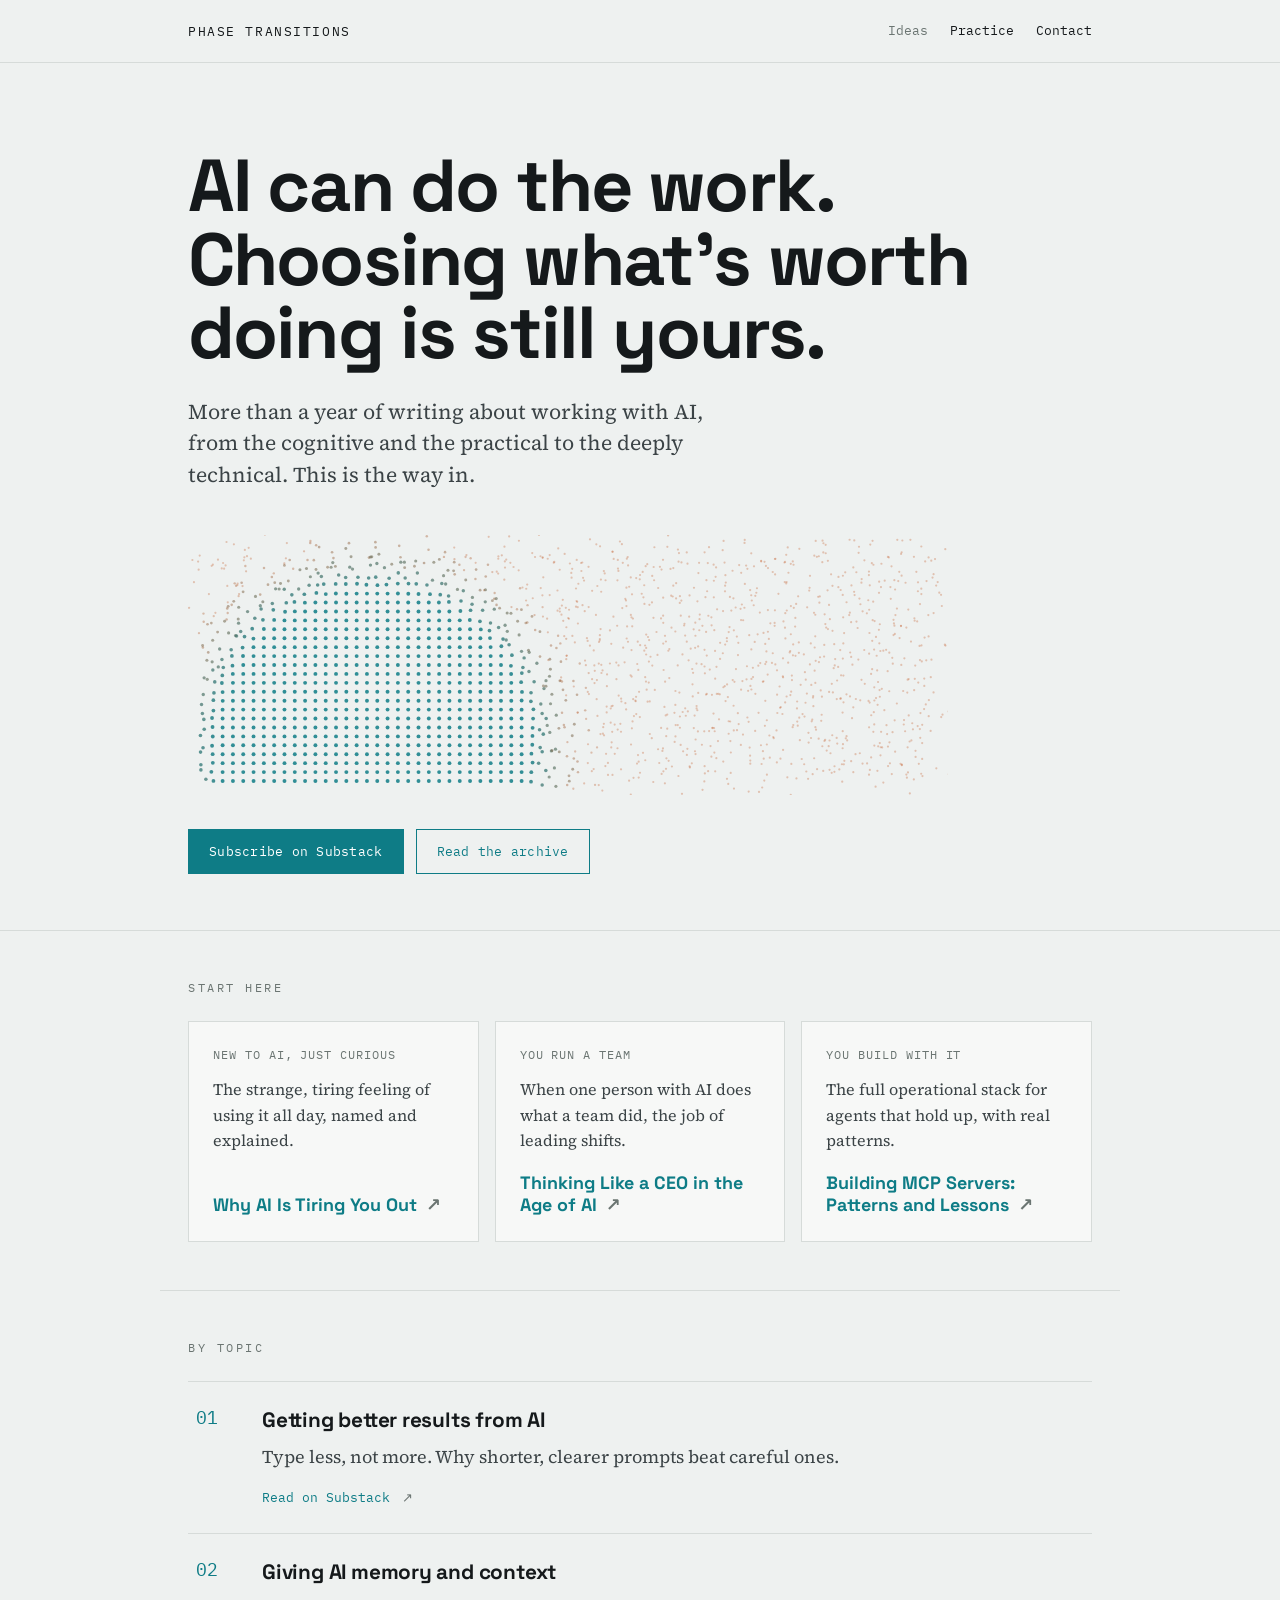
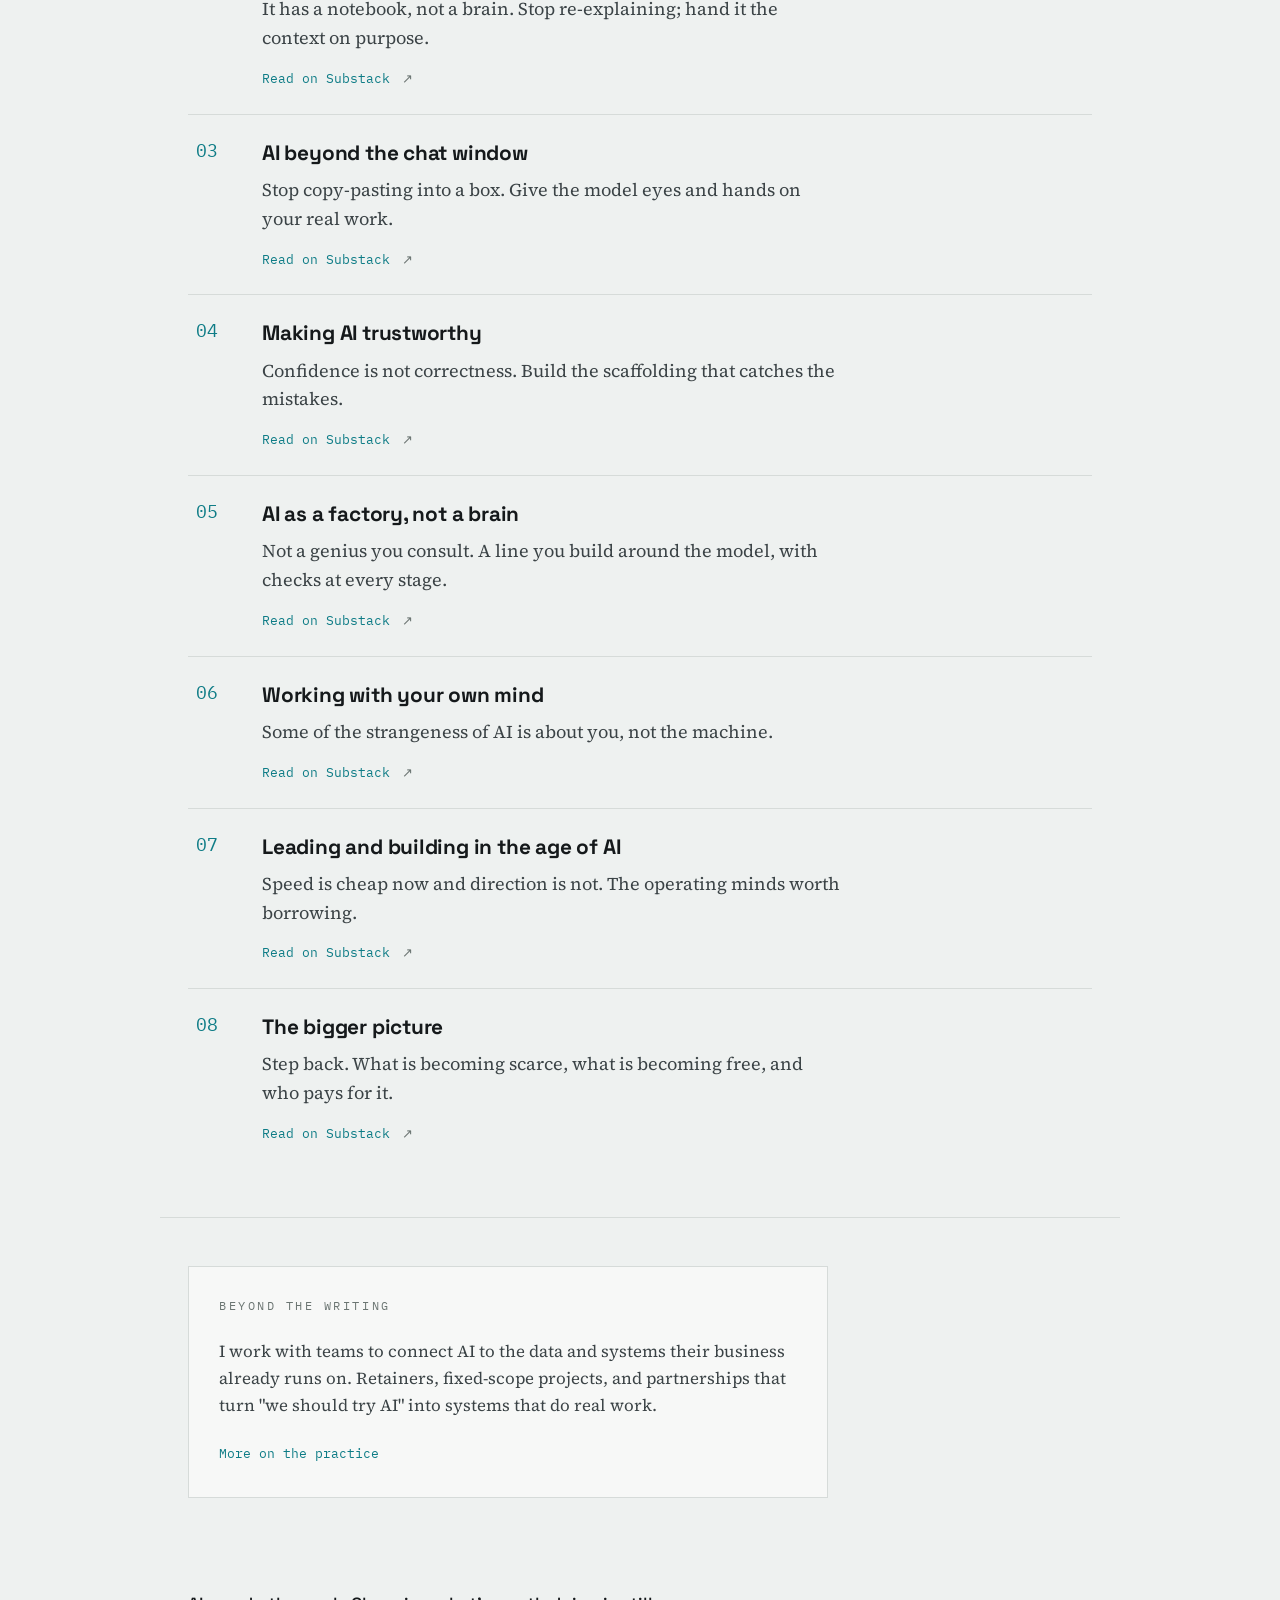
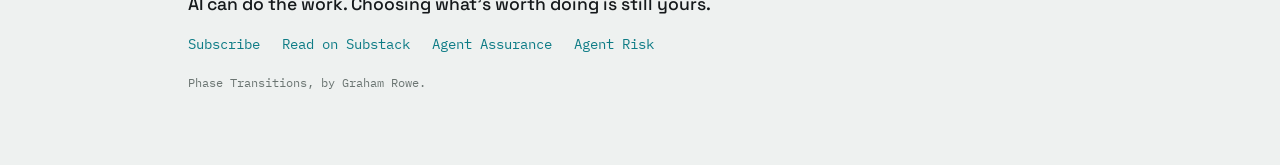
==== commit 8ce1b472: "Share-card alt text and theme colour; repin the hero in JOURNEY.md Four tags the other two Phase Tra" ====
--- a/docs/index.html
+++ b/docs/index.html
@@ -7,6 +7,8 @@
   <meta name="description" content="AI can do the work, but choosing what's worth doing is still yours. More than a year of writing about working with AI, from the cognitive and the practical to the deeply technical. A way into the Phase Transitions Substack." />
   <link rel="canonical" href="https://ideas.phasetransitions.ai/" />
   <meta name="robots" content="index,follow" />
+  <meta name="color-scheme" content="light" />
+  <meta name="theme-color" content="#eef1f0" />
   <link rel="icon" href="/favicon.svg" type="image/svg+xml" />
   <link rel="icon" type="image/png" sizes="32x32" href="/favicon-32.png" />
   <link rel="apple-touch-icon" href="/apple-touch-icon.png" />
@@ -16,9 +18,12 @@
   <meta property="og:description" content="More than a year of writing about working with AI, from the cognitive to the deeply technical. A way into the Phase Transitions Substack." />
   <meta property="og:url" content="https://ideas.phasetransitions.ai/" />
   <meta property="og:image" content="https://ideas.phasetransitions.ai/og.png" />
+  <meta property="og:image:type" content="image/png" />
   <meta property="og:image:width" content="1200" />
   <meta property="og:image:height" content="630" />
+  <meta property="og:image:alt" content="Phase Transitions: AI can do the work. Choosing what's worth doing is still yours." />
   <meta name="twitter:card" content="summary_large_image" />
+  <meta name="twitter:image:alt" content="Phase Transitions: AI can do the work. Choosing what's worth doing is still yours." />
   <meta name="twitter:title" content="Phase Transitions: Ideas" />
   <meta name="twitter:description" content="More than a year of writing about working with AI, from the cognitive to the deeply technical." />
   <meta name="twitter:image" content="https://ideas.phasetransitions.ai/og.png" />
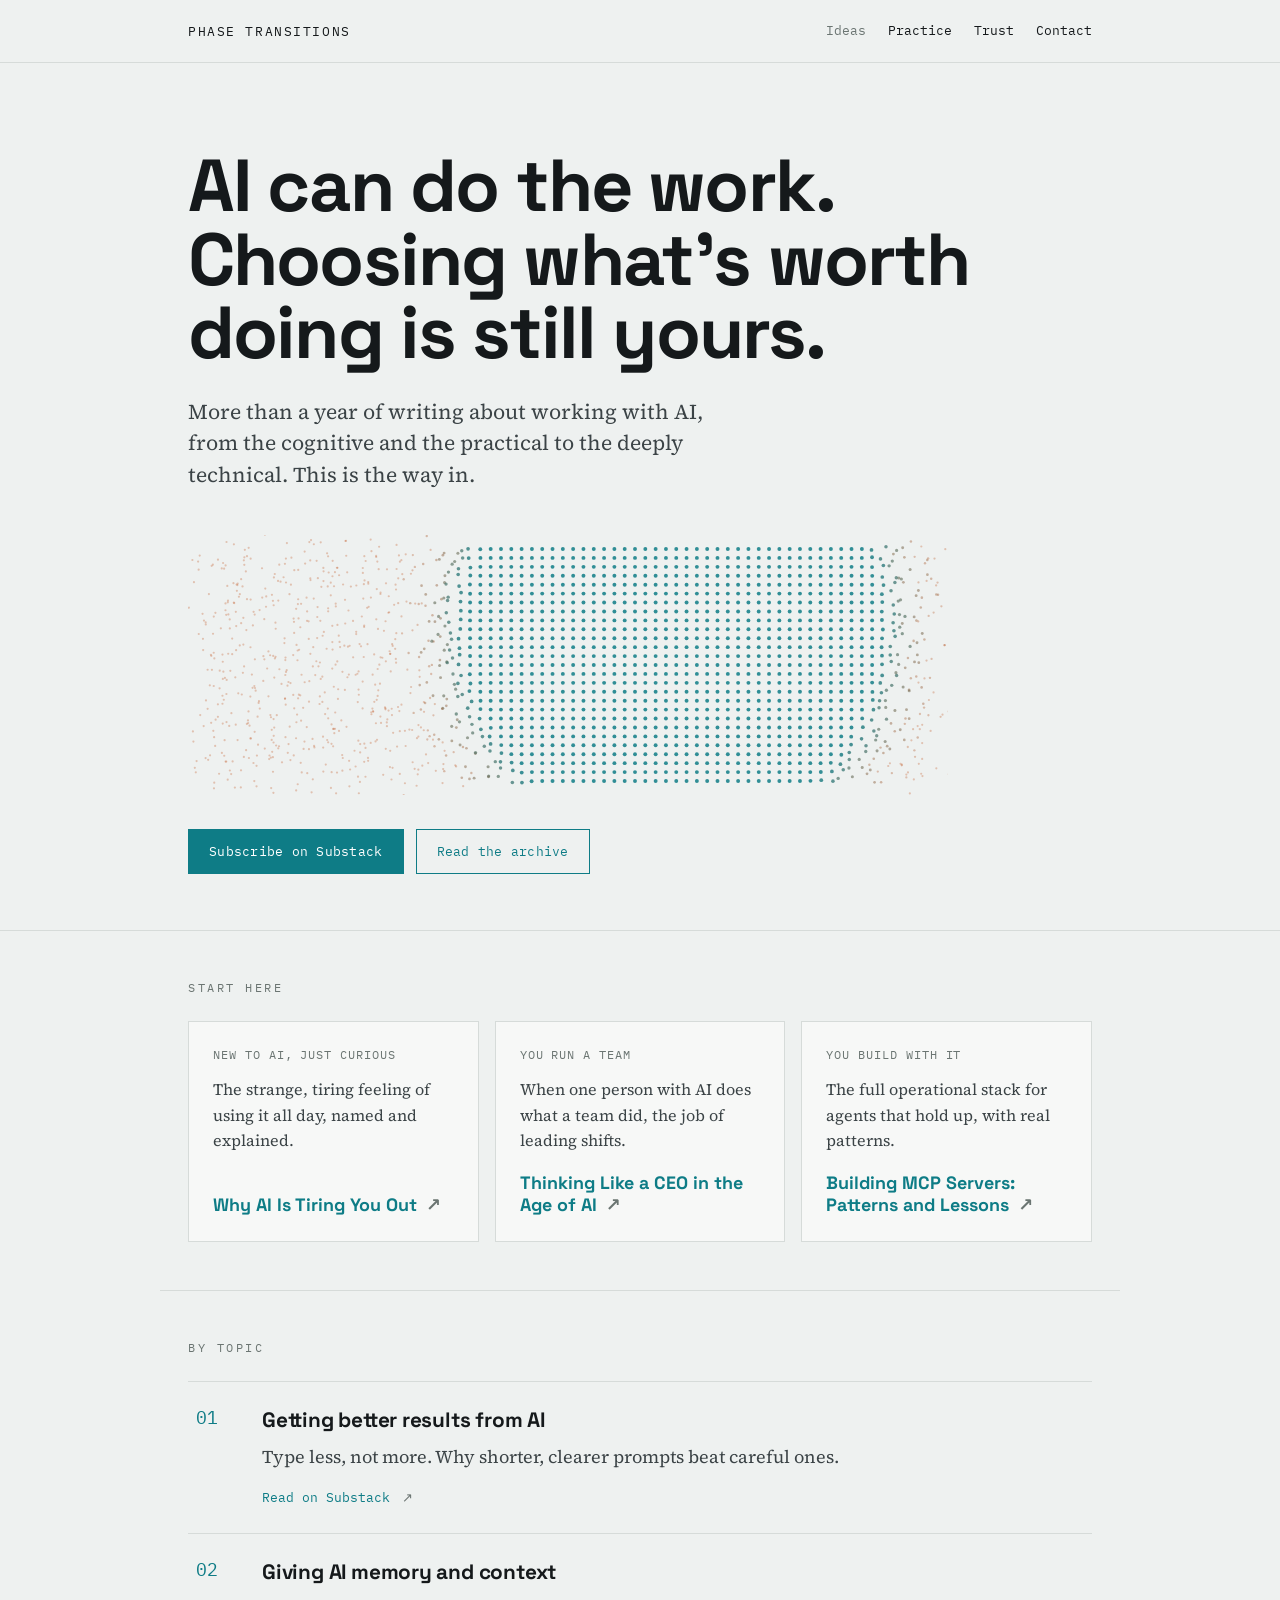
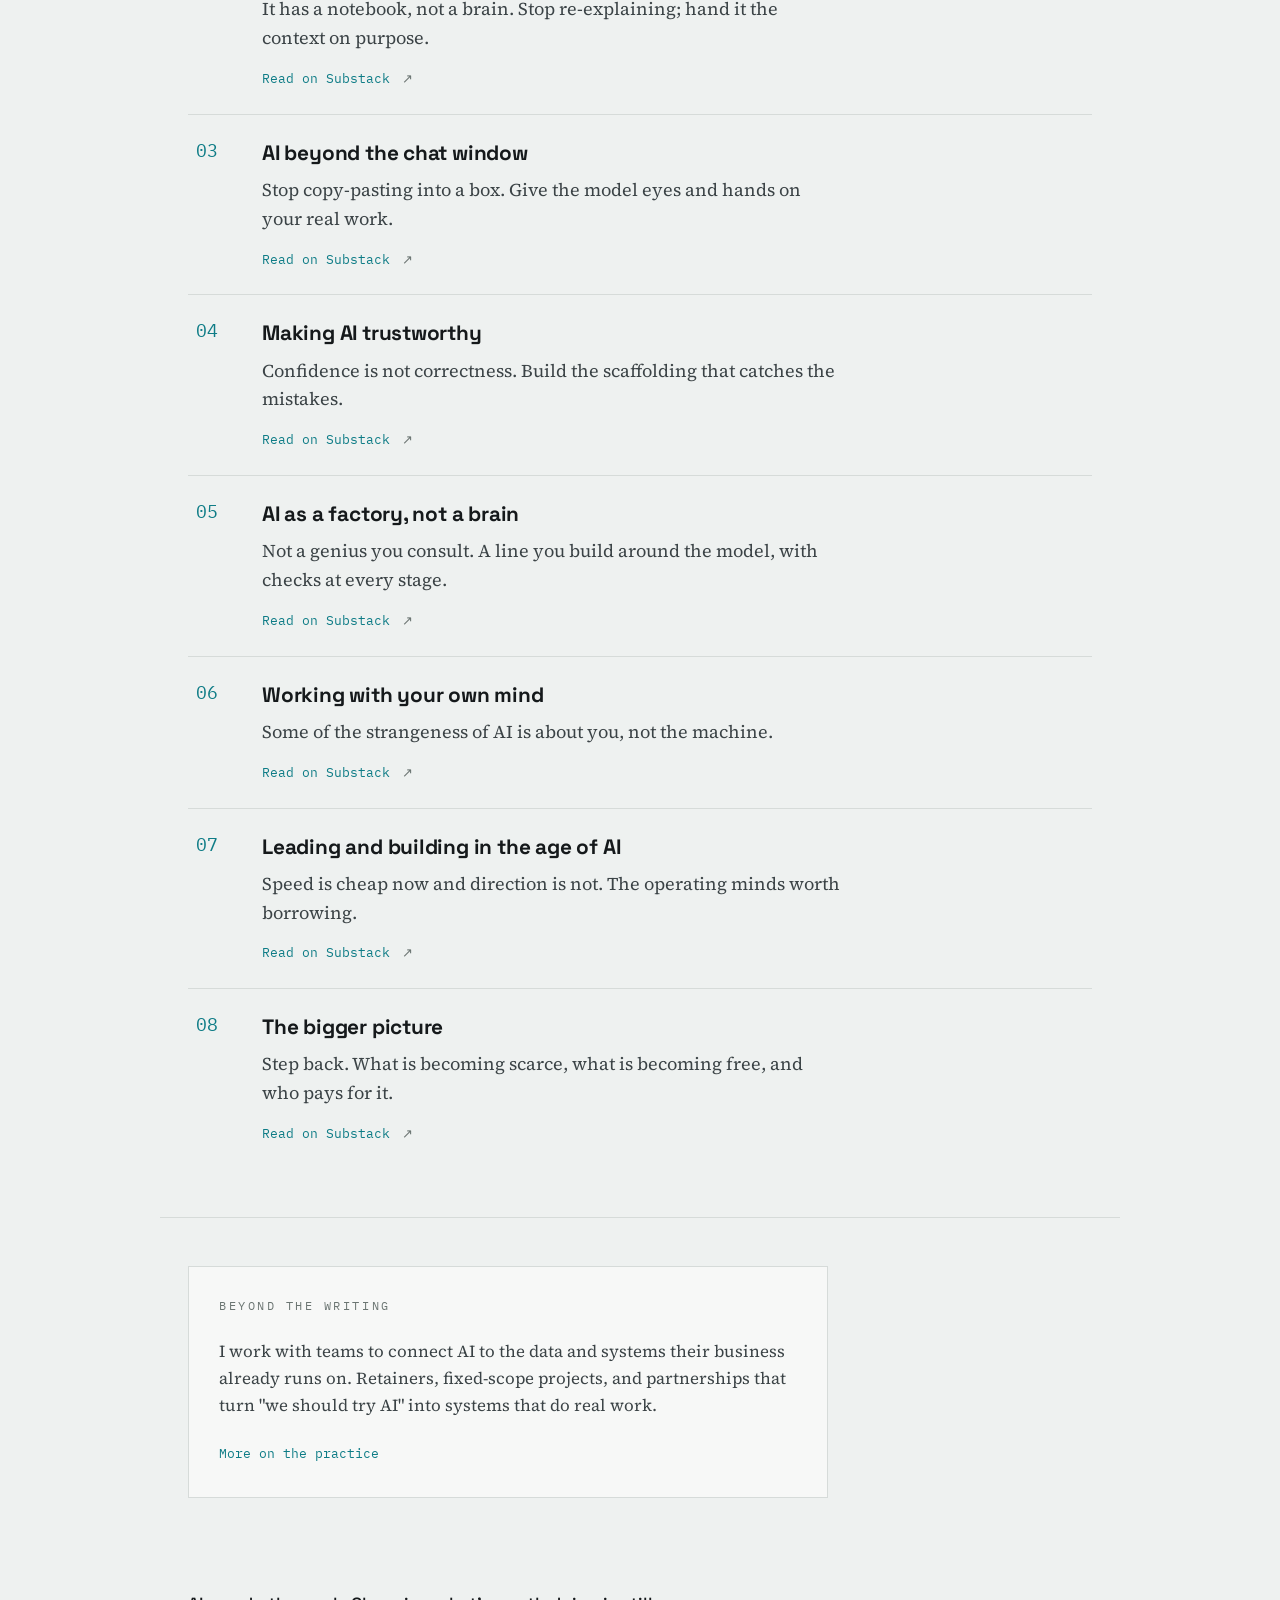
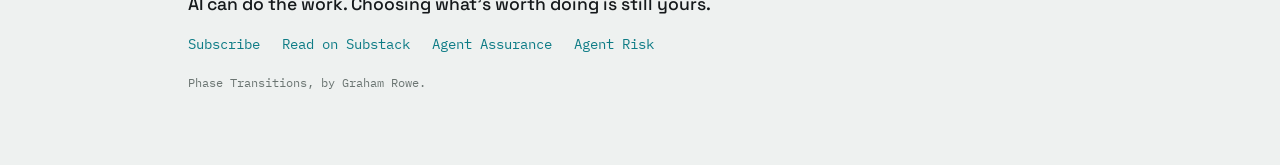
==== commit d8e02edf: "Nav: add the Trust tab (trust.phasetransitions.ai) Ships with the trust go-live push, not before.  C" ====
--- a/docs/index.html
+++ b/docs/index.html
@@ -40,6 +40,7 @@
       <nav class="nav-links">
         <a class="active" aria-current="page" href="https://ideas.phasetransitions.ai">Ideas</a>
         <a href="https://phasetransitions.ai">Practice</a>
+        <a href="https://trust.phasetransitions.ai">Trust</a>
         <a href="https://phasetransitions.ai#contact">Contact</a>
       </nav>
     </div>
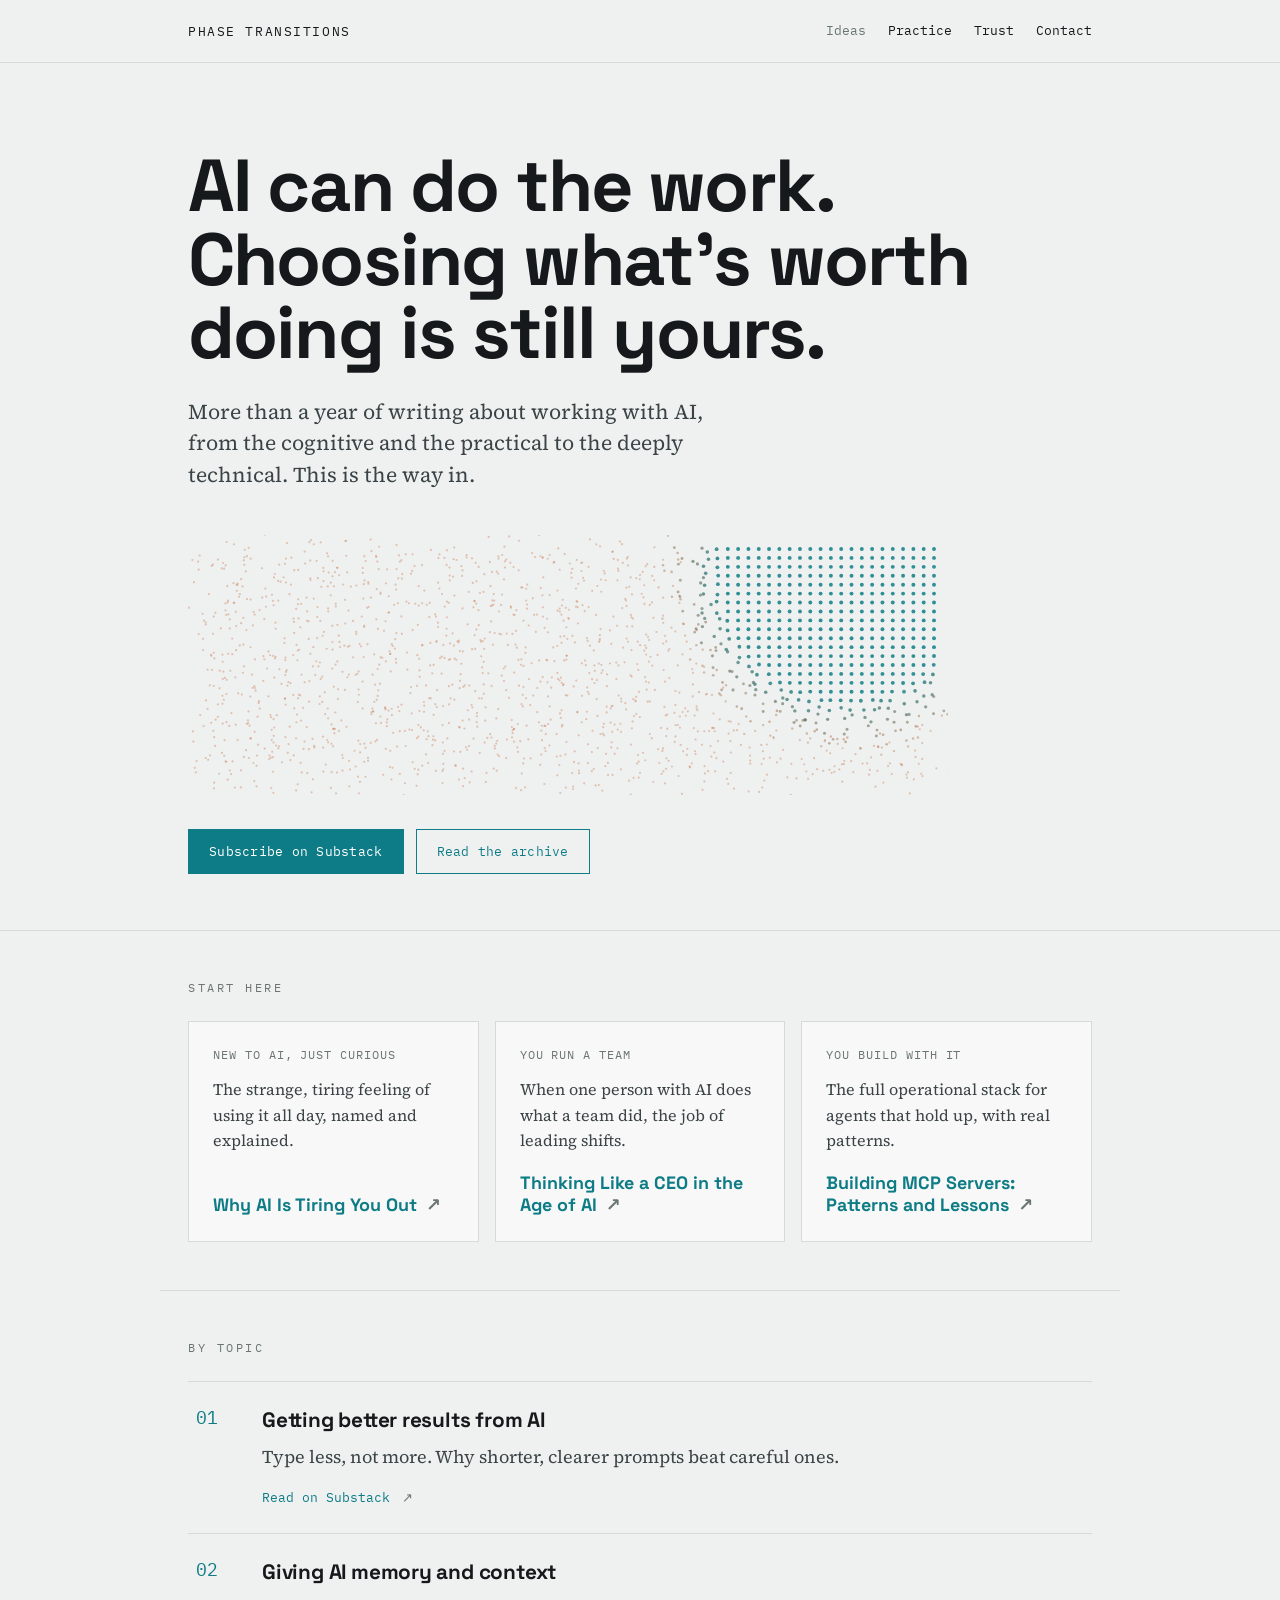
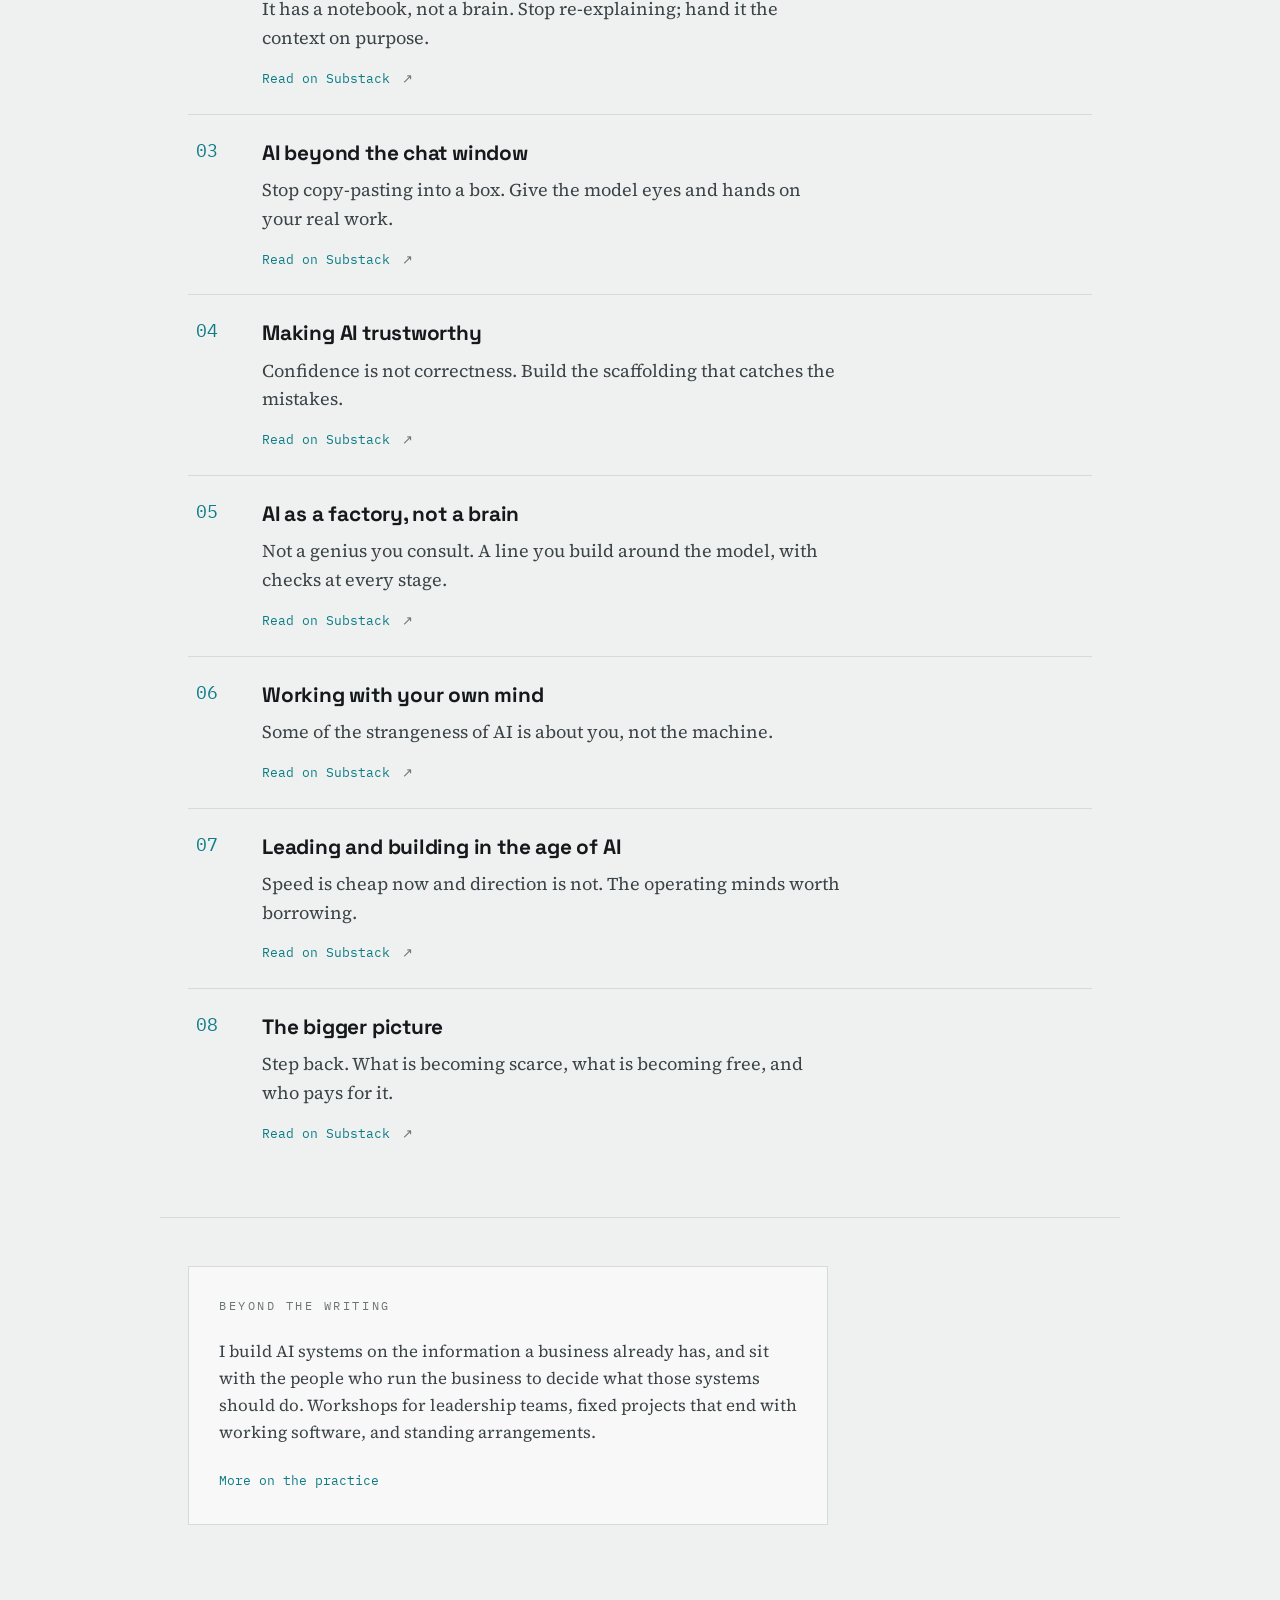
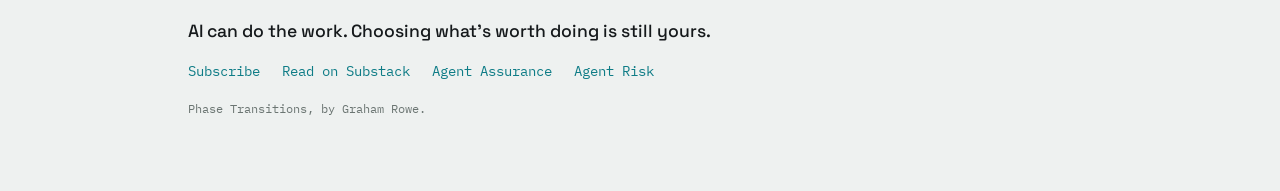
==== commit e08270a3: "Landing: practice paragraph in the same voice as the homepage "Beyond the writing" no longer offers " ====
--- a/docs/index.html
+++ b/docs/index.html
@@ -99,7 +99,7 @@
     <section id="practice" class="practice wrap">
       <div class="practice-panel">
         <p class="label">Beyond the writing</p>
-        <p class="practice-body">I work with teams to connect AI to the data and systems their business already runs on. Retainers, fixed-scope projects, and partnerships that turn "we should try AI" into systems that do real work.</p>
+        <p class="practice-body">I build AI systems on the information a business already has, and sit with the people who run the business to decide what those systems should do. Workshops for leadership teams, fixed projects that end with working software, and standing arrangements.</p>
         <a class="out practice-link" href="https://phasetransitions.ai">More on the practice</a>
       </div>
     </section>
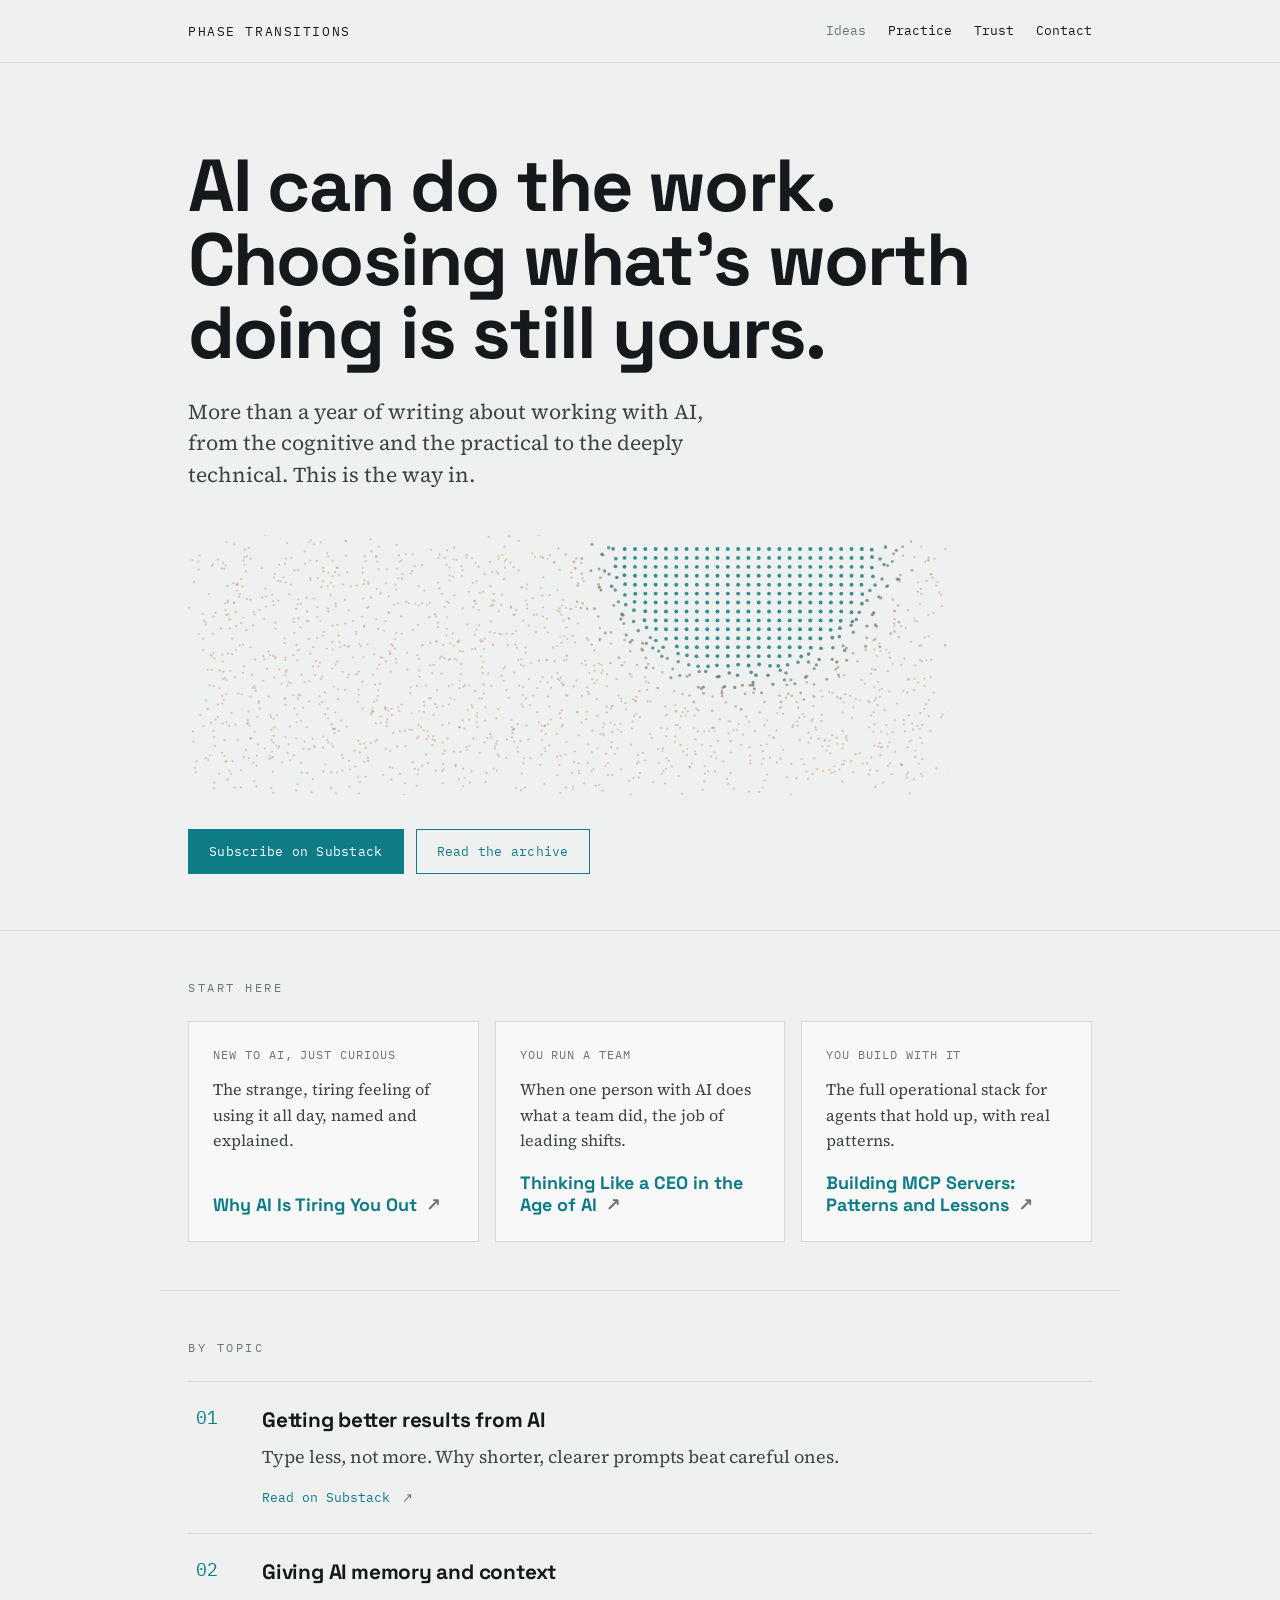
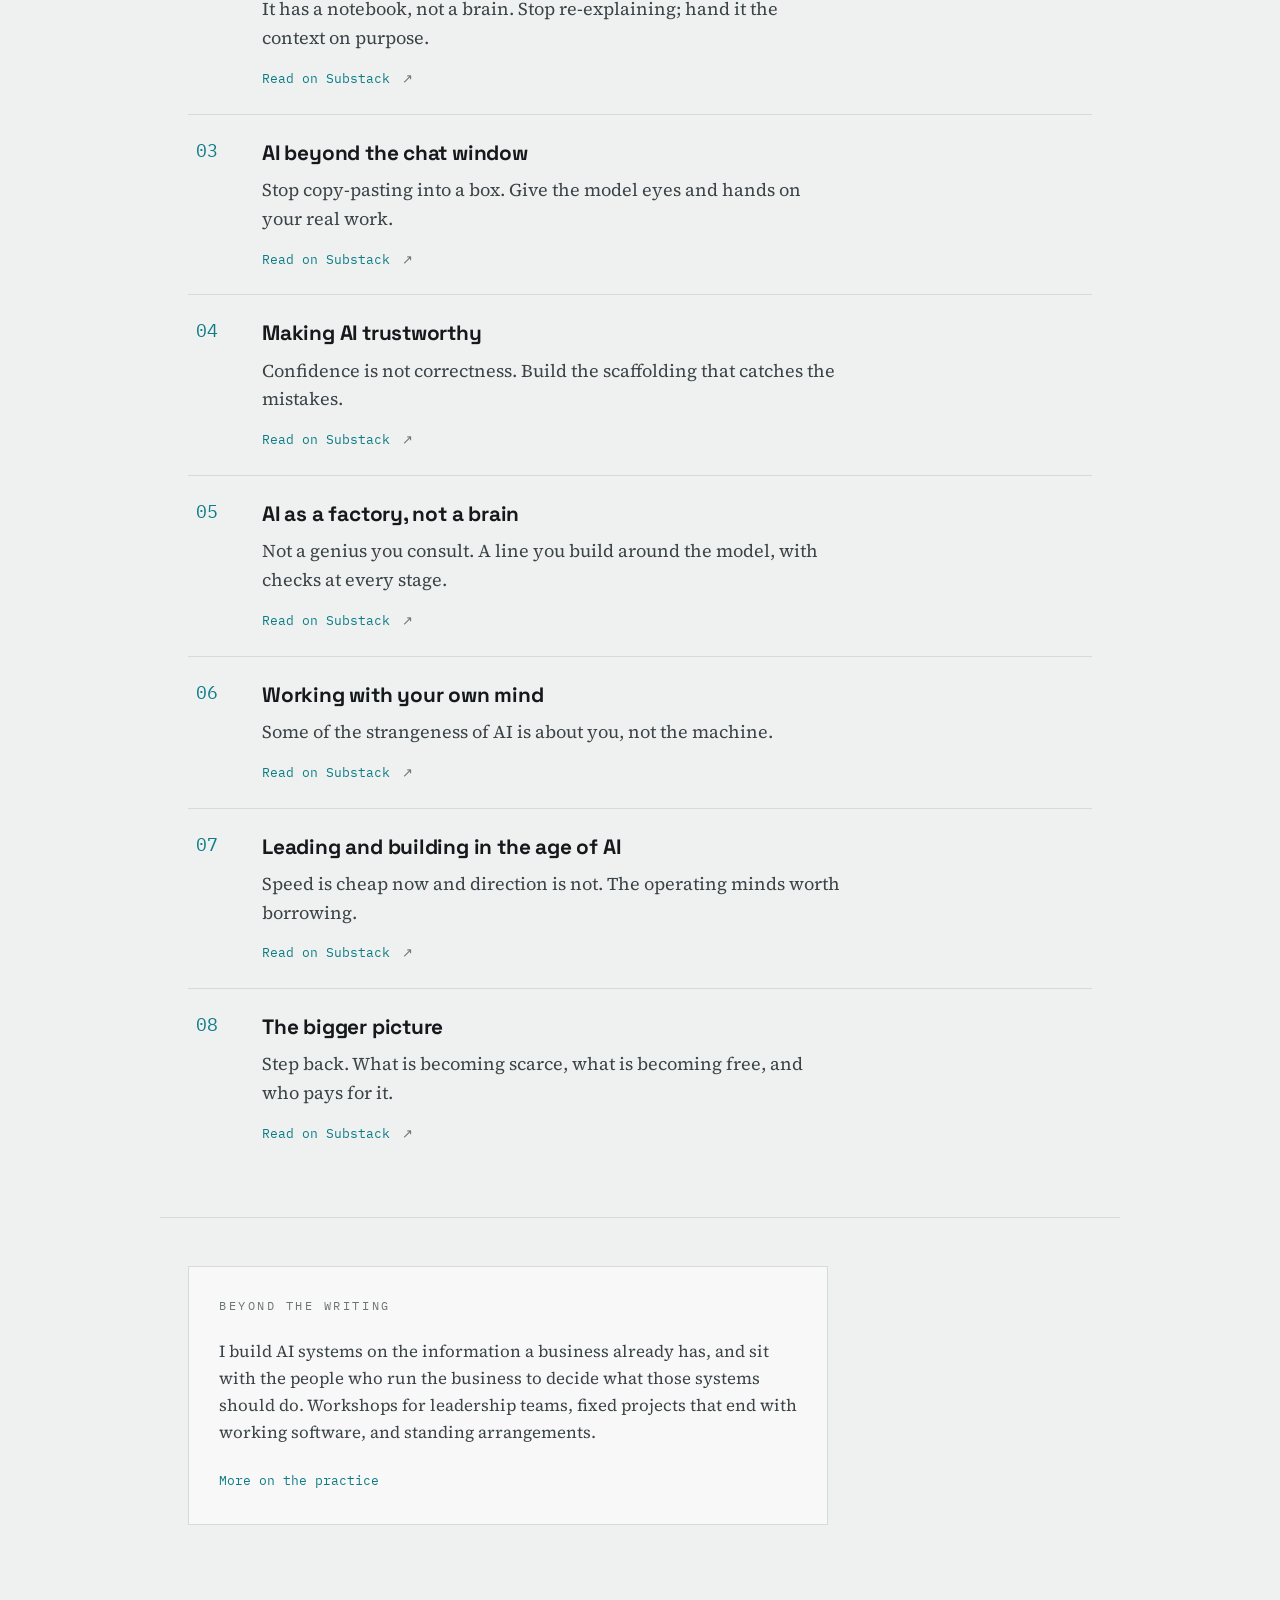
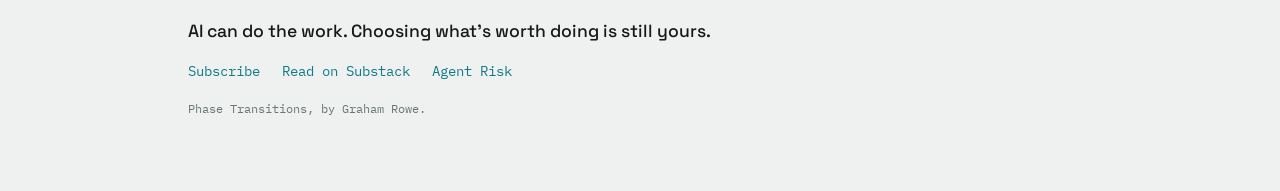
==== commit 373e17fc: "Footer: drop the Agent Assurance link The book is shelved and its site is a holding page. Substack a" ====
--- a/docs/index.html
+++ b/docs/index.html
@@ -110,7 +110,6 @@
     <p class="foot-links">
       <a class="out" href="https://phasetransitionsai.substack.com/subscribe">Subscribe</a>
       <a class="out" href="https://phasetransitionsai.substack.com">Read on Substack</a>
-      <a class="out" href="https://agentassurance.phasetransitions.ai">Agent Assurance</a>
       <a class="out" href="https://agentrisk.phasetransitions.ai">Agent Risk</a>
     </p>
     <p class="foot-meta">Phase Transitions, by Graham Rowe.</p>
